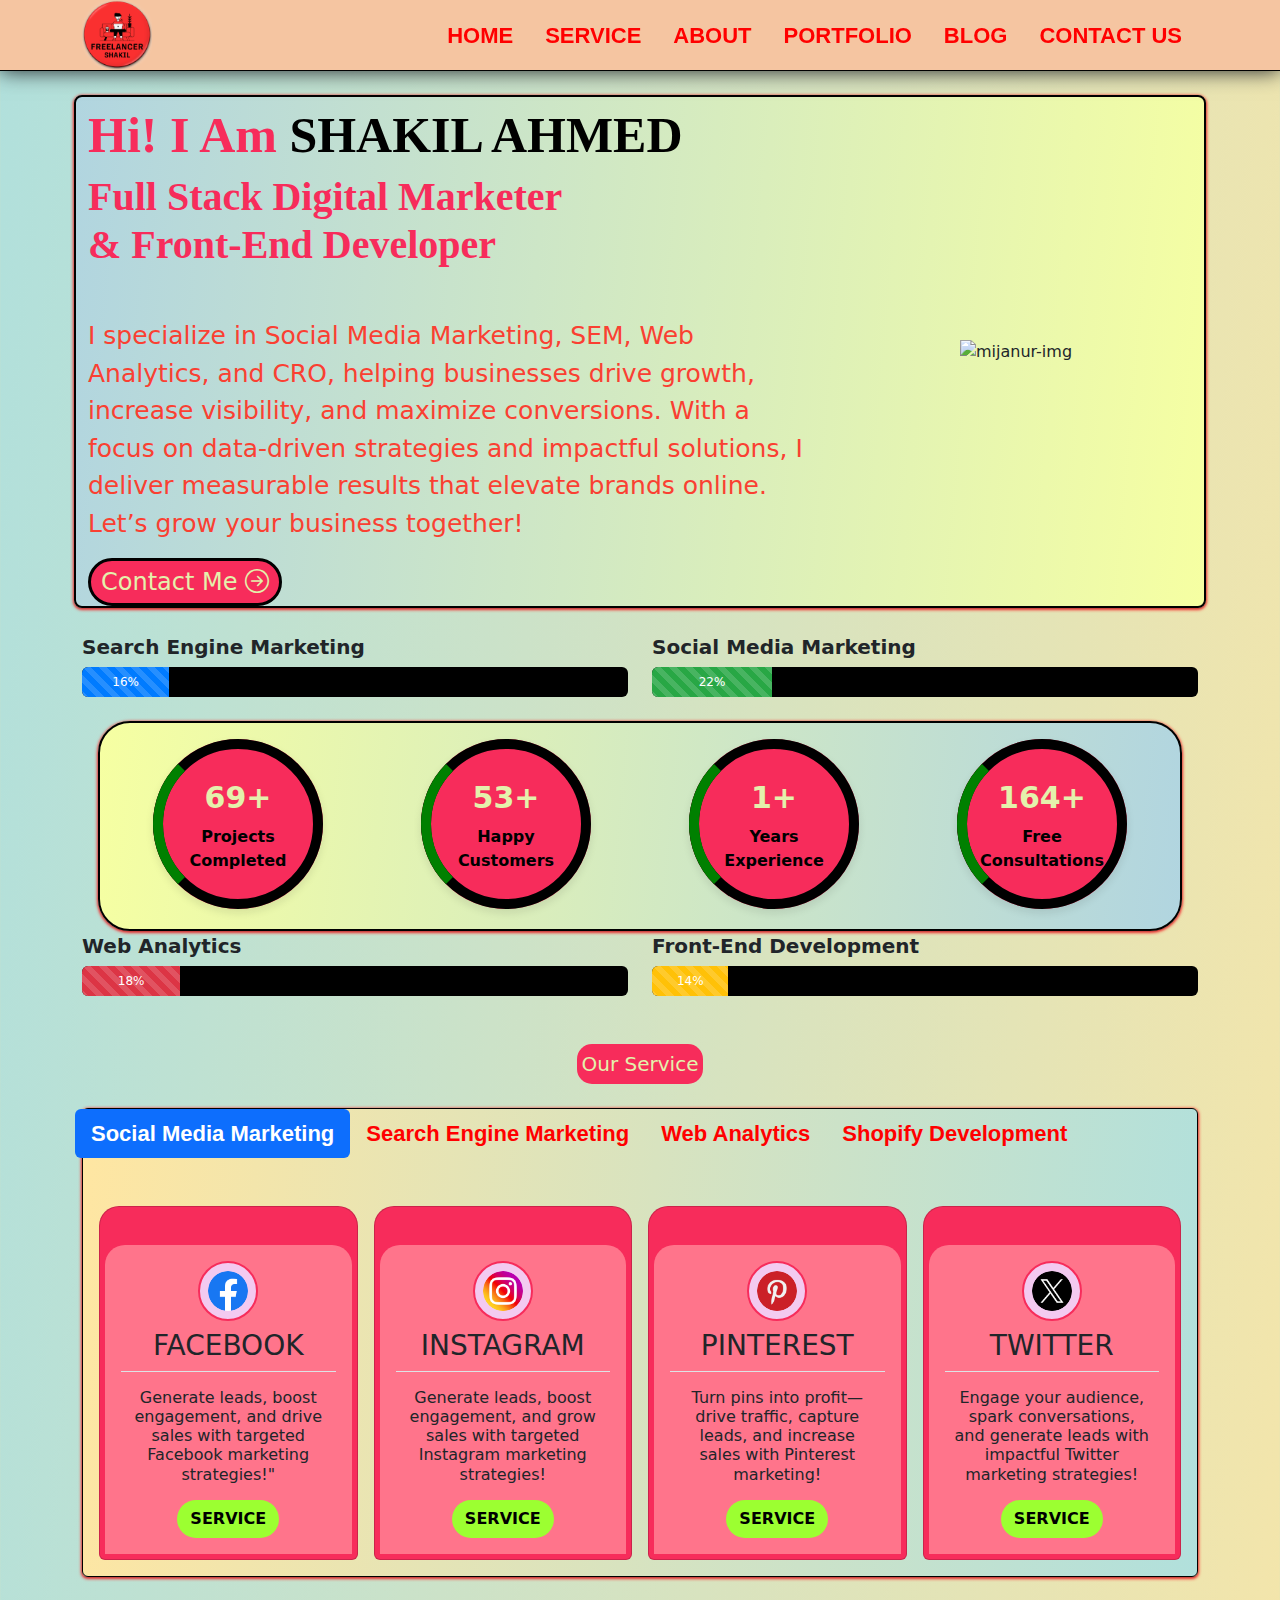
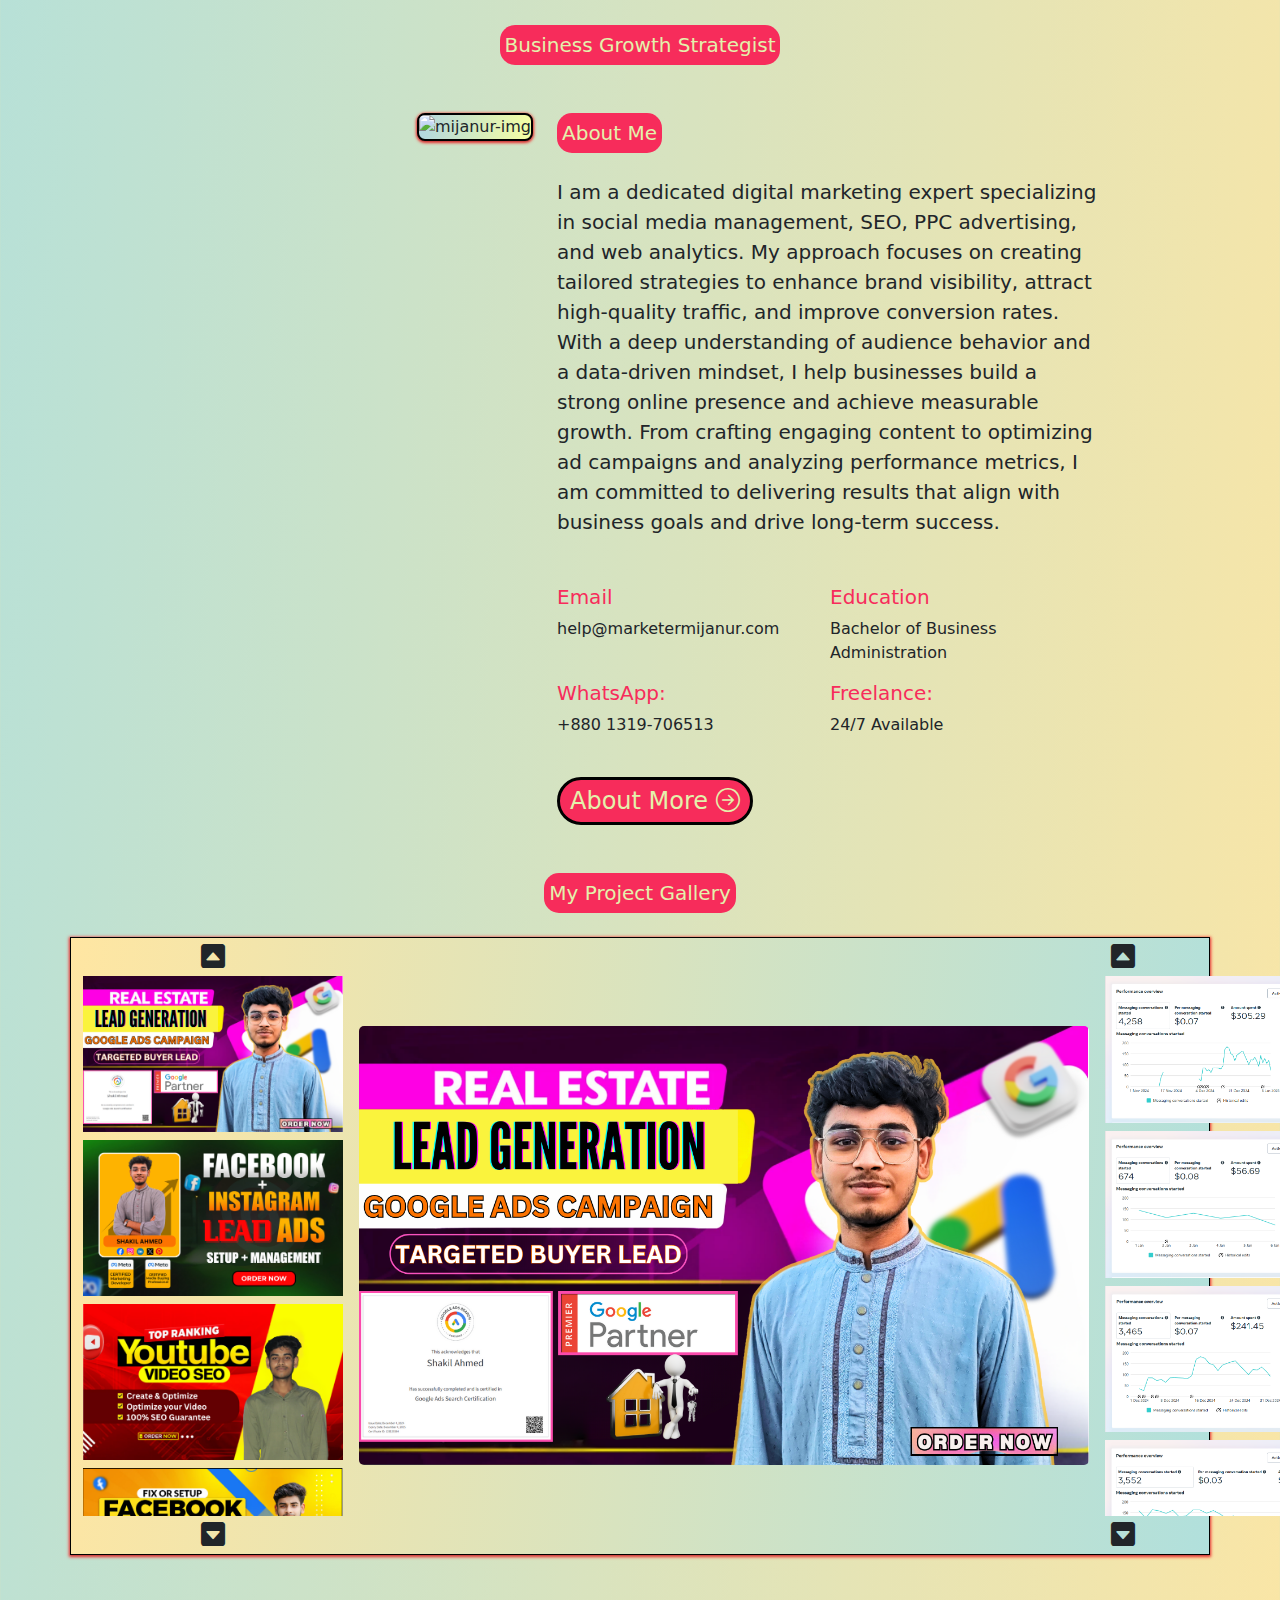
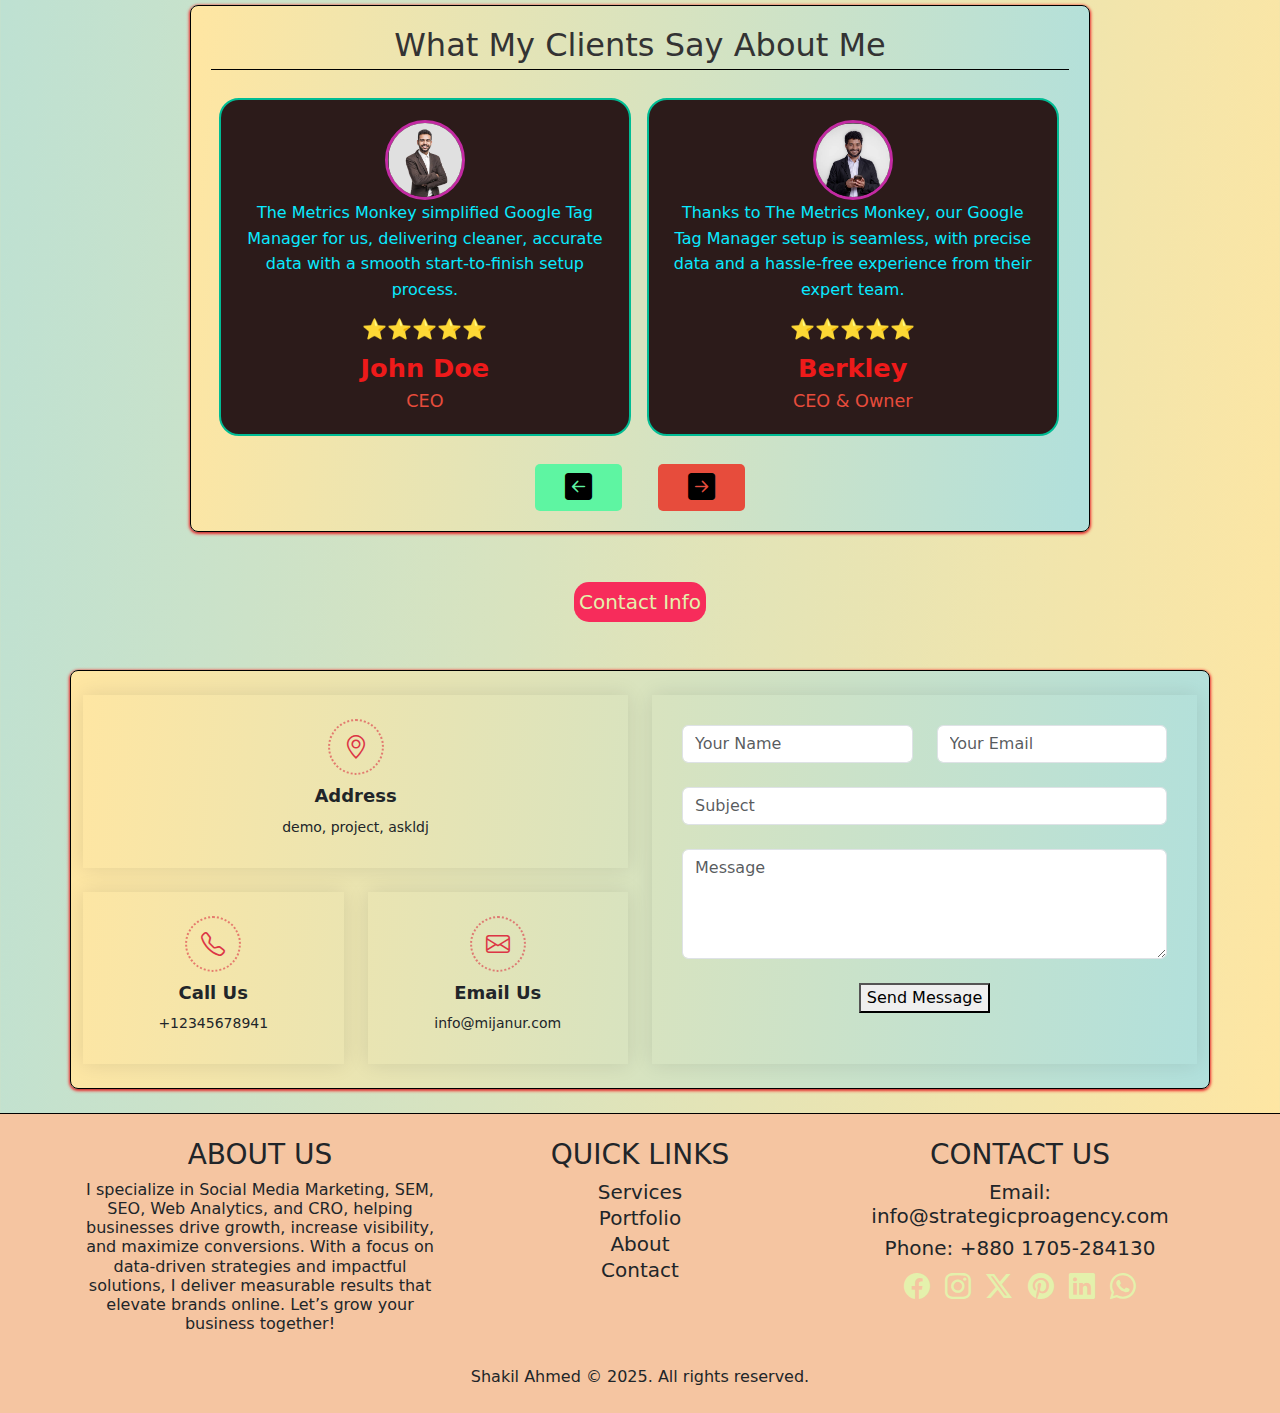
==== index.html @ eae4f0e0 "first commit" ====
<!DOCTYPE html>
<html lang="en">
<head>
    <meta charset="UTF-8">
    <meta name="viewport" content="width=device-width, initial-scale=1.0">
    <title>Shakil Ahmed</title>
    <link rel="stylesheet" href="css/style.css">
    <link rel="stylesheet" href="css/animate.css">
    <link rel="icon" type="image/x-icon" href="img/FREELANCER.png">
    <link href="https://cdn.jsdelivr.net/npm/bootstrap@5.3.3/dist/css/bootstrap.min.css" rel="stylesheet" integrity="sha384-QWTKZyjpPEjISv5WaRU9OFeRpok6YctnYmDr5pNlyT2bRjXh0JMhjY6hW+ALEwIH" crossorigin="anonymous">
    <script src="https://cdn.jsdelivr.net/npm/bootstrap@5.3.3/dist/js/bootstrap.bundle.min.js" integrity="sha384-YvpcrYf0tY3lHB60NNkmXc5s9fDVZLESaAA55NDzOxhy9GkcIdslK1eN7N6jIeHz" crossorigin="anonymous"></script>
</head>
<body style="background: linear-gradient(95deg, #b1e0dc 0%, #ffe6a2 100%)">
    <!-- header section  -->

    <nav class="navbar navbar-expand-lg sticky-top p-0 menu-button"  style="background-color: #f5c5a1;">
        <div class="container">
            <div class="col">
              <a href="index.html">
                <img src="img/FREELANCER.png" alt="logo" width="70px">
              </a>
            </div>
          <button class="navbar-toggler" type="button" data-bs-toggle="collapse" data-bs-target="#navbarSupportedContent" aria-controls="navbarSupportedContent" aria-expanded="false" aria-label="Toggle navigation">
            <span class="navbar-toggler-icon"></span>
          </button>
          <div class="collapse navbar-collapse justify-content-end" id="navbarSupportedContent">
            <ul class="nav">
              <li class="nav-item"><a class="nav-link" href="#service1">HOME</a></li>
              <li><a href="#service2" class="nav-link">SERVICE</a></li>
              <li><a href="#service3" class="nav-link">ABOUT</a></li>
              <li><a href="#service4" class="nav-link">PORTFOLIO</a></li>
              <li><a href="#service5" class="nav-link">BLOG</a></li>
              <li><a href="#service6" class="nav-link">CONTACT US</a></li>
            </ul>
          </div>
        </div>
      </nav>
      <!-- header section end  -->  
       
      <!-- 1sst view section  -->
    <section class="container-sm px-3 mt-4" id="service1">
        <div class="row d-flex align-items-center text-center text-sm-start rounded-3"style="background: linear-gradient(95deg,#b1d5e0  0%, #f6ffa2 100%); box-shadow: #3c40434d 0px 1px 2px 0px,#ff3030 0px 1px 3px 1px; border: 2px solid black;">
          <div class="col-sm-6 col-md-8 tilt-in-left-1">
            <h1 class="name-color mt-2 d-block d-sm-none">Hi! I Am <br> <span style="color: black;">SHAKIL AHMED</span></h1>
            <h1 class="name-color mt-2 d-none d-sm-block">Hi! I Am <span style="color: black;">SHAKIL AHMED</span></h1>
            <h1 class="name-color1">Full Stack Digital Marketer <br>& Front-End Developer </h1>
            <span id="element"></span>
            <p class="mt-sm-5 mt-3 font-description fw-medium" style="color: #FA4032;">I specialize in Social Media Marketing, SEM, Web Analytics, and CRO, helping businesses drive growth, increase visibility, and maximize conversions. With a focus on data-driven strategies and impactful solutions, I deliver measurable results that elevate brands online. Let’s grow your business together!</p>
            <a href="#" class="button-color btn rounded-5 " target="_blank">Contact Me <i class="bi bi-arrow-right-circle "></i></a>
          </div>
          <div class="col-6 col-md-4 image-content text-center slide-in-blurred-right">
            <img src="img/IMG_20241108_171100-removebg.png" alt="mijanur-img">
          </div>
      </div>
    </section>

       <!-- progress  section start  -->
    <section class="container">
      <div class="progress-container row mt-4">
              <div class="mb-2 col-sm-6">
                  <div class="skill-label">Search Engine Marketing</div>
                  <div class="progress">
                      <div class="progress-bar progress-bar-striped progress-bar-seo" 
                           role="progressbar" 
                           aria-valuemin="0" 
                           aria-valuemax="100" 
                           aria-valuenow="0" 
                           style="width: 0%;"></div>
                  </div>
              </div>
              <div class="mb-4 col-sm-6">
                  <div class="skill-label">Social Media Marketing</div>
                  <div class="progress">
                      <div class="progress-bar progress-bar-striped progress-bar-smm" 
                           role="progressbar" 
                           aria-valuemin="0" 
                           aria-valuemax="100" 
                           aria-valuenow="0" 
                           style="width: 0%;"></div>
                  </div>
              </div>
      </div>
      <div class="row mx-3 pt-3 rounded-5" style="background: linear-gradient(95deg,#f6ffa2  0%, #b1d5e0 100%); box-shadow: #3c40434d 0px 1px 2px 0px,#ff3030 0px 1px 3px 1px; border: 2px solid black;">
        <div class="progress-circle-container container gap-3 d-flex justify-content-around">
            <!-- Circle 1 -->
          <div class="progress-circle" data-percentage="200">
              <div class="circle-background"></div>
              <div class="circle-progress"></div>
              <div class="text">
                  <div class="percentage d-flex justify-content-center">0+</div>
                  <div class="label">Projects <br> Completed</div>
              </div>
          </div>
            <!-- Circle 2 -->
          <div class="progress-circle" data-percentage="150">
              <div class="circle-background"></div>
              <div class="circle-progress"></div>
              <div class="text">
                  <div class="percentage d-flex justify-content-center">0+</div>
                  <div class="label">Happy <br>Customers</div>
              </div>
          </div>
            <!-- Circle 1 -->
          <div class="progress-circle" data-percentage="4">
              <div class="circle-background"></div>
              <div class="circle-progress"></div>
              <div class="text">
                  <div class="percentage d-flex justify-content-center">0+</div>
                  <div class="label">Years <br> Experience</div>
              </div>
          </div>
            <!-- Circle 2 -->
          <div class="progress-circle" data-percentage="500">
              <div class="circle-background"></div>
              <div class="circle-progress"></div>
              <div class="text">
                  <div class="percentage d-flex justify-content-center">0+</div>
                  <div class="label">Free <br> Consultations</div>
              </div>
          </div>
        </div> 
    </div>

    <div class="progress-container row">
      <div class="mb-2 col-sm-6">
          <div class="skill-label">Web Analytics</div>
          <div class="progress">
              <div class="progress-bar progress-bar-striped progress-bar-wa" 
                   role="progressbar" 
                   aria-valuemin="0" 
                   aria-valuemax="100" 
                   aria-valuenow="0" 
                   style="width: 0%;">
              </div>
          </div>
      </div>
      <div class="mb-4 col-sm-6">
          <div class="skill-label">Front-End Development</div>
          <div class="progress">
              <div class="progress-bar progress-bar-striped progress-bar-sem" 
                   role="progressbar" 
                   aria-valuemin="0" 
                   aria-valuemax="100" 
                   aria-valuenow="0" 
                   style="width: 0%;">
              </div>
          </div>
      </div>
    </div>
    </section>

       <!-- service section start  -->
    <section class="container-sm mb-5">
        <div class="d-flex justify-content-center m-4" id="service2">
          <div class="d-flex justify-content-center service">Our Service</div>
        </div>
        <div class="card text-center card-main" style="background: linear-gradient(95deg,#ffe6a2  0%, #b1e0dc 100%); box-shadow: #3c40434d 0px 1px 2px 0px,#ff3030 0px 1px 3px 1px; border: 1px solid black;">
          <ul class="nav nav-pills card-header-pills">
            <li class="nav-item">
              <a class="nav-link nd-nav active" href="javascript:void(0)" id="social-media-marketing">Social Media Marketing</a>
            </li>
            <li class="nav-item">
              <a class="nav-link nd-nav" href="javascript:void(0)" id="search-engine-marketing">Search Engine Marketing</a>
            </li>
            <li class="nav-item">
              <a class="nav-link nd-nav" href="javascript:void(0)" id="web-analytics">Web Analytics</a>
            </li>
            <li class="nav-item">
              <a class="nav-link nd-nav" href="javascript:void(0)" id="frontend-development">Shopify Development</a>
            </li>
          </ul>


        <div class="d-flex row gap-3 justify-content-around text-center m-0 p-3 pt-sm-5" id="social-media-marketing-cards">
            <div class="card card-color col-sm">
                <div class="card-body">
                  <img class="rounded-circle p-2" src="img-4/facebook-logo.png" alt="" width="60px"> 
                  <h3 class="card-title border-bottom p-2">FACEBOOK</h3>
                  <p class="card-text h6 p-2">Generate leads, boost engagement, and drive sales with targeted Facebook marketing strategies!"</p>
                  <a href="#" class="button-color btn rounded-5" target="_blank">SERVICE</a>
                </div>
                
            </div>
            <div class="card card-color col-sm">
                <div class="card-body">
                  <img class="rounded-circle p-2" src="img-4/instagram.png" alt="" width="60px"> 
                  <h3 class="card-title border-bottom p-2">INSTAGRAM </h3>
                  <p class="card-text h6 p-2">Generate leads, boost engagement, and grow sales with targeted Instagram marketing strategies!</p>
                  <a href="#" class="button-color btn rounded-5" target="_blank">SERVICE</a>
                </div>
            </div>
            <div class="card card-color col-sm">
                <div class="card-body">
                  <img class="rounded-circle p-2" src="img-4/pinterest.png" alt="" width="60px"> 
                  <h3 class="card-title border-bottom p-2">PINTEREST</h3>
                  <p class="card-text h6 p-2">Turn pins into profit—drive traffic, capture leads, and increase sales with Pinterest marketing!</p>
                  <a href="#" class="button-color btn rounded-5" target="_blank">SERVICE</a>
                </div>
            </div>
            <div class="card card-color col-sm">
                <div class="card-body">
                  <img class="rounded-circle p-2" src="img-4/twitter.png" alt="" width="60px"> 
                  <h3 class="card-title border-bottom p-2">TWITTER</h3>
                  <p class="card-text h6 p-2">
                    Engage your audience, spark conversations, and generate leads with impactful Twitter marketing strategies!</p>
                  <a href="#" class="button-color btn rounded-5" target="_blank">SERVICE</a>
                </div>
            </div>
          </div>

          <!-- Search Engine Marketing  -->
        <div class="d-flex row gap-3 justify-content-around text-center m-0 p-3 pt-sm-5 d-none" id="search-engine-marketing-cards">
            <div class="card card-color col-sm">
                <div class="card-body">
                  <img class="rounded-circle p-2" src="img-4/social (1).png" alt="" width="60px"> 
                  <h3 class="card-title border-bottom p-2">GOOGLE</h3>
                  <p class="card-text h6 p-2">Reach your audience, drive leads, and boost sales with effective Google marketing strategies!</p>
                  <a href="#" class="button-color btn rounded-5" target="_blank">SERVICE</a>
                </div>
                
            </div>
            <div class="card card-color col-sm">
                <div class="card-body">
                  <img class="rounded-circle p-2" src="img-4/bing.png" width="60px"> 
                  <h3 class="card-title border-bottom p-2">BING</h3>
                  <p class="card-text h6 p-2">Maximize visibility, generate leads, and grow sales with smart Bing marketing strategies!</p>
                  <a href="#" class="button-color btn rounded-5" target="_blank">SERVICE</a>
                </div>
            </div>
          </div>

        <div class="d-flex row gap-3 justify-content-around text-center m-0 p-3 pt-sm-5 d-none" id="web-analytics-cards">
            <div class="card card-color col-sm">
                <div class="card-body">
                  <img class="rounded-circle p-2" src="img-4/conversion-optimization.png" alt="" width="60px"> 
                  <h3 class="card-title border-bottom p-2">CONVERSION TRACKING</h3>
                  <p class="card-text h6 p-2">Track and optimize your campaigns by measuring conversions, ensuring you get the most out of your marketing efforts and drive better results</p>
                  <a href="#" class="button-color btn rounded-5" target="_blank">SERVICE</a>
                </div>
                
            </div>
            <div class="card card-color col-sm">
                <div class="card-body">
                  <img class="rounded-circle p-2" src="img-4/ga4-logo.png" alt="" width="60px"> 
                  <h3 class="card-title border-bottom p-2">GOOGLE ANALYTICS 4 </h3>
                  <p class="card-text h6 p-2">Google Analytics 4 helps you track user interactions, measure conversions, and gain valuable insights into your website's performance to optimize your marketing strategies</p>
                  <a href="#" class="button-color btn rounded-5" target="_blank">SERVICE</a>
                </div>
            </div>
            <div class="card card-color col-sm">
                <div class="card-body">
                  <img class="rounded-circle p-2" src="img-4/image-13911e9d546447fbbc053c8f3d37620c.jpg" alt="" width="60px"> 
                  <h3 class="card-title border-bottom p-2">GOOGLE TAG MANAGER</h3>
                  <p class="card-text h6 p-2">I offer search engine marketing to drive targeted traffic, maximize ROI, and boost your online visibility with effective ad campaigns.</p>
                  <a href="#" class="button-color btn rounded-5" target="_blank">SERVICE</a>
                </div>
            </div>
            <div class="card card-color col-sm">
                <div class="card-body">
                  <img class="rounded-circle p-2" src="img-4/planning.png" alt="" width="60px"> 
                  <h3 class="card-title border-bottom p-2">AUDIT AND OPTIMIZATION</h3>
                  <p class="card-text h6 p-2">
                    Google Tag Manager simplifies the process of managing and deploying marketing tags, helping you track website events, conversions, and optimize your campaigns without needing code changes.</p>
                  <a href="#" class="button-color btn rounded-5" target="_blank">SERVICE</a>
                </div>
            </div>
          </div>
          <!-- shopify development  -->
        <div class="d-flex row gap-3 justify-content-around text-center m-0 p-3 pt-sm-5 d-none" id="frontend-development-cards">
            <div class="card card-color col-sm">
                <div class="card-body">
                  <img class="rounded-circle p-2" src="img-4/images.jpeg" alt="" width="60px"> 
                  <h3 class="card-title border-bottom p-2">Shopify Store Setup</h3>
                  <p class="card-text h6 p-2">Shopify Store Setup involves creating and customizing your online store, adding products, configuring payment options, and optimizing for a seamless shopping experience to boost sales and grow your business</p>
                  <a href="#" class="button-color btn rounded-5" target="_blank">SERVICE</a>
                </div>
                
            </div>
            <div class="card card-color col-sm">
                <div class="card-body">
                  <img class="rounded-circle p-2" src="img-4/images.jpeg" alt="" width="60px"> 
                  <h3 class="card-title border-bottom p-2">Shopify Dropshipping </h3>
                  <p class="card-text h6 p-2">Shopify Dropshipping allows you to start an online store without holding inventory. You sell products directly from suppliers to customers, minimizing risks and upfront costs while focusing on marketing and growth.</p>
                  <a href="#" class="button-color btn rounded-5" target="_blank">SERVICE</a>
                </div>
            </div>
            <div class="card card-color col-sm">
                <div class="card-body">
                  <img class="rounded-circle p-2" src="img-4/images.jpeg" alt="" width="60px"> 
                  <h3 class="card-title border-bottom p-2">App <br> Integration </h3>
                  <p class="card-text h6 p-2">App Integration involves connecting third-party applications with your website or store to enhance functionality, streamline operations, and improve customer experience by automating tasks and adding useful features.</p>
                  <a href="#" class="button-color btn rounded-5" target="_blank">SERVICE</a>
                </div>
            </div>
            <div class="card card-color col-sm">
                <div class="card-body">
                  <img class="rounded-circle p-2" src="img-4/images.jpeg" alt="" width="60px"> 
                  <h3 class="card-title border-bottom p-2">Responsive <br> Design</h3>
                  <p class="card-text h6 p-2">
                    Responsive Design ensures your website or store adapts seamlessly to any device, providing an optimal user experience across desktops, tablets, and smartphones, boosting engagement and conversions.</p>
                  <a href="#" class="button-color btn rounded-5" target="_blank">SERVICE</a>
                </div>
            </div>
          </div>



        </div>
    </section>

    <!-- Navbar with Services -->
  
  
      <!-- about section start  -->
    <section class="container-sm mb-5 ">
      <div class="d-flex justify-content-center mb-5" id="service3">
        <div class="d-flex justify-content-center service">Business Growth Strategist</div>
      </div>

      <div class="row d-flex text-center text-sm-start">
        <div class="col-6 col-md-5 image-content text-end">
          <img class="mijanur-img rounded-3 bg-primary-subtle" style="background: linear-gradient(95deg,#b1d5e0  0%, #f6ffa2 100%); box-shadow: #3c40434d 0px 1px 2px 0px,#ff3030 0px 1px 3px 1px; border: 2px solid black;" src="img/Font img.png" alt="mijanur-img" width="450px">
        </div>
        <div class="col-sm-6 col-md-6">
          <div class="d-flex justify-content-start mb-4 ">
            <div class="service d-none d-sm-block">About Me</div>
          </div>
          <h5 class="lh-base">
            I am a dedicated digital marketing expert specializing in social media management, SEO, PPC advertising, and web analytics. My approach focuses on creating tailored strategies to enhance brand visibility, attract high-quality traffic, and improve conversion rates. With a deep understanding of audience behavior and a data-driven mindset, I help businesses build a strong online presence and achieve measurable growth. From crafting engaging content to optimizing ad campaigns and analyzing performance metrics, I am committed to delivering results that align with business goals and drive long-term success.
          </h5>
          <div class="d-flex mt-5 ">
            <div class="col-6 ">
              <h5 style="color: #F72C5B;">Email</h3>
              <p class="fw-medium text-break">help@marketermijanur.com</p>
            </div>
            <div class="col-6">
              <h5 style="color: #F72C5B;">Education</h3>
                <p class="fw-medium ">Bachelor of Business Administration</p>
            </div>
          </div>
          <div class="d-flex">
            <div class="col-6">
              <h5 style="color: #F72C5B;">WhatsApp:</h3>
              <p class="fw-medium">+880 1319-706513</p>
            </div>
            <div class="col-6">
              <h5 style="color: #F72C5B;">Freelance:</h3>
                <p class="fw-medium">24/7 Available</p>
            </div>
          </div>
          
          <a href="#" class="button-color btn rounded-5 mt-4" target="_blank">About More <i class="bi bi-arrow-right-circle "></i></a>
        </div>
      </div>
    </section>
      <!-- service section end  -->
      <div class="d-flex justify-content-center" id="service4">
        <div class="d-flex justify-content-center service">My Project Gallery</div>
     </div>
    <!-- portfolio section start  -->
  <div class="container mt-4" style="background: linear-gradient(95deg,#ffe6a2  0%, #b1e0dc 100%); box-shadow: #3c40434d 0px 1px 2px 0px,#ff3030 0px 1px 3px 1px; border: 1px solid black;">    
      <div class="gallery-container">
          <!-- Left Gallery -->
          <div class="d-flex flex-column">
              <button class="arrow-btn bi bi-caret-up-square-fill text-dark" id="arrow-up"></button>
              <div class="left-gallery" id="left-gallery">
                  <img src="img-1/Stand up (1).png" alt="Image 1" data-full="img-1/Stand up (1).png">
                  <img src="img-1/Stand up (2).png" alt="Image 2" data-full="img-1/Stand up (2).png">
                  <img src="img-1/Stand up (3).png" alt="Image 3" data-full="img-1/Stand up (3).png">
                  <img src="img-1/Stand up (4).png" alt="Image 4" data-full="img-1/Stand up (4).png">
                  <img src="img-1/Stand up (5).png" alt="Image 5" data-full="img-1/Stand up (5).png">
                  <img src="img-1/Stand up (6).png" alt="Image 5" data-full="img-1/Stand up (6).png">
                  <img src="img-1/Stand up (7).png" alt="Image 5" data-full="img-1/Stand up (7).png">
              </div>
              <button class="arrow-btn bi bi-caret-down-square-fill text-dark" id="arrow-down"></button>
          </div>

          <!-- Right Gallery -->       
            <div class="right-gallery d-none d-sm-block">
              <img id="main-image" src="img-1/Stand up (1).png" alt="Main Display">
            </div>
          
          <div class="d-flex flex-column d-none d-sm-block">
              <button class="arrow-btn bi bi-caret-up-square-fill text-dark" id="arrow-up-right"></button>
              <div class="end-gallery" id="end-gallery">
                  <img src="img-3/Screenshot_1.png" alt="Image 1" data-full="img-3/Screenshot_1.png">
                  <img src="img-3/Screenshot_2.png" alt="Image 2" data-full="img-3/Screenshot_2.png">
                  <img src="img-3/Screenshot_3.png" alt="Image 3" data-full="img-3/Screenshot_3.png">
                  <img src="img-3/Screenshot_4.png" alt="Image 4" data-full="img-3/Screenshot_4.png">
                  <img src="img-3/Screenshot_5.png" alt="Image 5" data-full="img-3/Screenshot_5.png">
                  <img src="img-3/Screenshot_6.png" alt="Image 5" data-full="img-3/Screenshot_6.png">
                  <img src="img-3/Screenshot_7.png" alt="Image 5" data-full="img-3/Screenshot_7.png">
                  <img src="img-3/Screenshot_8.png" alt="Image 5" data-full="img-3/Screenshot_8.png">
                  <img src="img-3/Screenshot_9.png" alt="Image 5" data-full="img-3/Screenshot_9.png">
                  <img src="img-3/Screenshot_10.png" alt="Image 5" data-full="img-3/Screenshot_10.png">
              </div>
              <button class="arrow-btn bi bi-caret-down-square-fill text-dark" id="arrow-down-right"></button>
          </div>
      </div>
  </div>


    


  <section class="container-sm">
    <div class="testimonial-section">
      <h2>What My Clients Say About Me</h2>
      <div class="testimonial-slider">
        <div class="testimonial active">
          <img src="img-2/Screenshot_1.png" alt="" width="80px" class="rounded-circle">
          <p>The Metrics Monkey simplified Google Tag Manager for us, delivering cleaner, accurate data with a smooth start-to-finish setup process.</p>
          <h5>⭐⭐⭐⭐⭐</h5>
          <span class="author">John Doe</span><br>
          <span class="role">CEO</span>
        </div>
        <div class="testimonial active">
          <img src="img-2/Screenshot_2.png" alt="" width="80px" class="rounded-circle">
          <p>Thanks to The Metrics Monkey, our Google Tag Manager setup is seamless, with precise data and a hassle-free experience from their expert team.</p>
         <h5>⭐⭐⭐⭐⭐</h5>
          <span class="author">Berkley</span><br>
          <span class="role">CEO & Owner</span>
        </div>
        <div class="testimonial">
          <img src="img-2/Screenshot_3.png" alt="" width="80px" class="rounded-circle">
          <p>Cleaner data, effortless setup! The Metrics Monkey's expert team nailed our Google Tag Manager implementation from start to finish.</p>
         <h5>⭐⭐⭐⭐⭐</h5>
          <span class="author">Jane Smith</span><br>
          <span class="role">Marketing Manager</span>
        </div>
        <div class="testimonial">
          <img src="img-2/Screenshot_4.png" alt="" width="80px" class="rounded-circle">
          <p>The Metrics Monkey's expert handling of Google Tag Manager left us with accurate data and a smooth process from setup to completion</p>
         <h5>⭐⭐⭐⭐⭐</h5>
          <span class="author">Chris Brown</span><br>
          <span class="role">Business Owner</span>
        </div>
        <div class="testimonial">
          <img src="img-2/Screenshot_5.png" alt="" width="80px" class="rounded-circle">
          <p>From setup to execution, The Metrics Monkey delivered clean, precise data with their effortless Google Tag Manager expertise.</p>
         <h5>⭐⭐⭐⭐⭐</h5>
          <span class="author">Emily Davis</span><br>
          <span class="role">Director</span>
        </div>
        <div class="testimonial">
          <img src="img-2/Screenshot_60.png" alt="" width="80px" class="rounded-circle">
          <p>The Metrics Monkey's team made Google Tag Manager a breeze, providing a flawless setup process and accurate, cleaner data.</p>
         <h5>⭐⭐⭐⭐⭐</h5>
          <span class="author">Michael Lee</span><br>
          <span class="role">Founder</span>
        </div>
      </div>
      <div class="controls">
        <button id="prev"><i class="bi bi-arrow-left-square-fill"></i></button>
        <button id="next"><i class="bi bi-arrow-right-square-fill"></i></button>
      </div>
    </div>
  </section>
    <!-- client Testimonial section end  -->
    

    <section id="contact" class="contact section mb-4">
        <!-- Section Title -->
        <div class="d-flex justify-content-center mb-5" id="service6">
          <div class="d-flex justify-content-center service">Contact Info</div>
        </div><!-- End Section Title -->

        <div class="container-sm all-contact rounded-3 py-4" data-aos="fade-up" data-aos-delay="100" style="background: linear-gradient(95deg,#ffe6a2  0%, #b1e0dc 100%); box-shadow: #3c40434d 0px 1px 2px 0px,#ff3030 0px 1px 3px 1px; border: 1px solid black;">

          <div class="row gy-4">
            <div class="col-lg-6 ">
              <div class="row gy-4">

                <div class="col-lg-12">
                  <div class="info-item d-flex flex-column justify-content-center align-items-center" data-aos="fade-up" data-aos-delay="200">
                    <i class="bi bi-geo-alt"></i>
                    <h3>Address</h3>
                    <p>demo, project, askldj</p>
                  </div>
                </div><!-- End Info Item -->

                <div class="col-md-6">
                  <div class="info-item d-flex flex-column justify-content-center align-items-center" data-aos="fade-up" data-aos-delay="300">
                    <i class="bi bi-telephone"></i>
                    <h3>Call Us</h3>
                    <p>+12345678941</p>
                  </div>
                </div><!-- End Info Item -->

                <div class="col-md-6">
                  <div class="info-item d-flex flex-column justify-content-center align-items-center" data-aos="fade-up" data-aos-delay="400">
                    <i class="bi bi-envelope"></i>
                    <h3>Email Us</h3>
                    <p>info@mijanur.com</p>
                  </div>
                </div><!-- End Info Item -->

              </div>
            </div>

            <div class="col-lg-6">
              <form action="forms/contact.php" method="post" class="php-email-form" data-aos="fade-up" data-aos-delay="500">
                <div class="row gy-4">

                  <div class="col-md-6">
                    <input type="text" name="name" class="form-control" placeholder="Your Name" required="">
                  </div>

                  <div class="col-md-6 ">
                    <input type="email" class="form-control" name="email" placeholder="Your Email" required="">
                  </div>

                  <div class="col-md-12">
                    <input type="text" class="form-control" name="subject" placeholder="Subject" required="">
                  </div>

                  <div class="col-md-12">
                    <textarea class="form-control" name="message" rows="4" placeholder="Message" required=""></textarea>
                  </div>

                  <div class="col-md-12 text-center">
                    <button type="submit">Send Message</button>
                  </div>
                </div>
              </form>
            </div><!-- End Contact Form -->
          </div>
        </div>
    </section><!-- /Contact Section -->




  <footer class="py-4 p-5 text-center" style="background-color: #f5c5a1; border-top: 1px solid black;">
    <div class="container">
        <div class="row">
                <!-- About Section -->
          <div class="col-md-4 mb-3">
            <h5 class="text-uppercase h3">About Us</h5>
            <p class="h6">I specialize in Social Media Marketing, SEM, SEO, Web Analytics, and CRO, helping businesses drive growth, increase visibility, and maximize conversions. With a focus on data-driven strategies and impactful solutions, I deliver measurable results that elevate brands online. Let’s grow your business together!</p>
          </div>
                <!-- Quick Links -->
          <div class="col-md-4 mb-3">
            <h5 class="text-uppercase h3">Quick Links</h5>
              <ul class="list-unstyled footer">
                <li><a href="#services" class="text-decoration-none h5">Services</a></li>
                <li><a href="#portfolio" class="text-decoration-none h5">Portfolio</a></li>
                <li><a href="#about" class="text-decoration-none h5">About</a></li>
                <li><a href="#contact" class="text-decoration-none h5">Contact</a></li>
              </ul>
          </div>
                <!-- Contact Section -->
          <div class="col-md-4 mb-2">
            <h3 class="text-uppercase">Contact Us</h3>
            <h5>Email: info@strategicproagency.com</h5>
            <h5>Phone: +880 1705-284130</h5>
            <div class="">
              <a href="https://www.facebook.com" target="_blank" class="social-link facebook"><i class="bi bi-facebook"></i></a>
              <a href="https://www.instagram.com" target="_blank" class="social-link instagram"><i class="bi bi-instagram"></i></a>
              <a href="https://twitter.com" target="_blank" class="social-link twitter"><i class="bi bi-twitter-x"></i></a>
              <a href="https://pinterest.com" target="_blank" class="social-link pinterest"><i class="bi bi-pinterest"></i></a>
              <a href="https://www.linkedin.com" target="_blank" class="social-link linkedin"><i class="bi bi-linkedin"></i></a>
              <a href="https://wa.me/yournumber" target="_blank" class="social-link whatsapp"><i class="bi bi-whatsapp"></i></a>
            </div>
          </div>
        </div>
      <div class="text-center mt-2">
       <p class="mb-0">Shakil Ahmed © 2025. All rights reserved.</p>
      </div>
    </div>
  </footer>
          <!-- footer section end  -->






    <script src="https://cdn.jsdelivr.net/npm/typed.js@2.0.12"></script>
    <script src="https://code.jquery.com/jquery-3.7.1.min.js"></script>
    <script src="jquery/app.js"></script>
</body>
</html>
---- css/style.css ----
@import url("https://cdn.jsdelivr.net/npm/bootstrap-icons@1.11.3/font/bootstrap-icons.min.css");


.nav{
    margin: 0px;
    padding: 0px;
}
.navbar{
    border-bottom: 1px solid black;
    box-shadow: 0 0 20px;
}
.nav .nav-link{
    color: red;
    font-weight: bold;
    font-family: 'Gill Sans', 'Gill Sans MT', Calibri, 'Trebuchet MS', sans-serif;
    font-size: 22px;
}
.nav .nav-link:hover{
    color: #000000;
    font-weight: bold;
    font-family: 'Gill Sans', 'Gill Sans MT', Calibri, 'Trebuchet MS', sans-serif;
    font-size: 22px;
}
.card-main{
    background: linear-gradient(95deg,#ffe6a2  0%, #b1e0dc 100%);
}
.nd-nav{
    color: #264653;
    font-weight: bold;
}

/* end top section  */


/* 1st page view  */

.name-color{
    color: #F72C5B;
    font-size: 50px;
    font-weight: bold;
    font-family: Times;
}
.name-color1{
    color: #F72C5B;
    font-size: 40px;
    font-weight: bold;
    font-family: Times;
}
#element{
    color: #f55d76;
    font-size: 30px;
    font-weight: bold;
    font-family: Times;
}
.font-description{
    font-size: 25px;
}


@media (max-width: 768px) {
    .name-color {
      font-size: 40px;
    }

    .name-color1 {
      font-size: 30px;
    }

    #element {
      font-size: 22px;
    }
    .font-description{
        font-size: 17px;
    }
}

.progress {
    background-color: black !important; /* Change the background color to black */
    height: 30px !important; /* Optional: Adjust the height */
    /* width: 80% !important; Adjust the width */
}

.skill-label {
    margin-bottom: 5px;
    font-weight: bold;
    font-size: 20px;
}
/* Custom colors for progress bars */
.progress-bar.progress-bar-seo {
    background-color: #007bff; /* Blue */
}
.progress-bar.progress-bar-smm {
    background-color: #28a745; /* Green */
}
.progress-bar.progress-bar-sem {
    background-color: #ffc107; /* Yellow */
}
.progress-bar.progress-bar-wa {
    background-color: #dc3545; /* Red */
}



/* progress circle start  */
.progress-circle-container {
    display: flex;
    justify-content: space-around;
    align-items: center;
    flex-wrap: wrap;
    gap: 30px;
    margin: 20px 30px;

}
.progress-circle {
    position: relative;
    width: 160px;
    height: 160px;
    border-radius: 50%;
    background-color: #F72C5B;
    display: flex;
    justify-content: center;
    align-items: center;
    box-shadow: 0 4px 8px rgba(20, 17, 17, 0.1);
}
.progress-circle .percentage {
    font-weight: bold;
    color: #E4F1AC;
}
.progress-circle .label {
    font-weight: bold;
    text-align: center;
    margin-top: 5px;
    color: black;
}



.progress-circle .circle-background {
    position: absolute;
    top: 0;
    left: 0;
    width: 100%;
    height: 100%;
    border-radius: 50%;
    border: 10px solid black;
}
.progress-circle .circle-progress {
    position: absolute;
    top: 0;
    left: 0;
    width: 100%;
    height: 100%;
    border-radius: 50%;
    border: 10px solid transparent;
    border-top-color: green; 
    transform: rotate(-90deg);
    animation: progress-animation 3s linear forwards;
}
@keyframes progress-animation {
    from {
        transform: rotate(-90deg);
    }
    to {
        transform: rotate(calc(var(--percentage) * 3.6deg - 90deg));
    }
}

@media (max-width: 768px) {
    .progress-circle-container {
      margin: 10px 2px;
      gap: 0px;
    }
}



.card-color{
    background: #F72C5B !important;
    padding: 38px  5px 5px 5px !important;
    border-start-end-radius: 20px !important;
    border-start-start-radius: 20px !important;
}
.card-color:hover{
    background: #FF748B !important;
    padding: 5px  5px 38px 5px !important;
    border-start-end-radius: 5px !important;
    border-start-start-radius: 5px !important;
    border-end-end-radius: 20px !important;
    border-bottom-left-radius: 20px !important;
    transition: all 0.8s ease;
}

.card-body .rounded-circle{
    background-color: #f3caf0;
    border: 2px solid #F72C5B;
}

.card-body {
    background-color: #FF748B ;
    border-start-end-radius: 20px ;
    border-start-start-radius: 20px ;
}

.card-color:hover{
  .card-body {
    background-color: #F72C5B ;
    border-end-end-radius: 20px ;
    border-bottom-left-radius: 20px ;
    border-start-end-radius: 5px ;
    border-start-start-radius: 5px ;
    transition: all 0.6s ease; 
    color: #E4F1AC; 
} 
.card-body .rounded-circle{
    background-color: #cef00e;
    border: 2px solid #ffffff;
    transition: all 0.6s ease;
}

}


.card-body .button-color{
    background-color: #9cff31;
    color: black;
    font-weight: 600; 
}
.card-body .button-color:hover{
    background-color: #000000;
    color: rgb(255, 255, 255);
    font-weight: 600; 
    transition: all 0.6s ease;
}

.service{
    background-color: #F72C5B;
    color: #E4F1AC;
    padding: 5px;
    font-size: 20px;
    border-radius: 15px;
}

.col-sm-6 .button-color{
    background-color: #F72C5B;
    color: #E4F1AC;
    font-size: 24px;
    padding: 3px 10px;
    border: 3px solid #000000;
}
.col-sm-6 .button-color:hover{
    background-color: #000000;
    color: #ff2240;
    font-size: 24px;
    padding: 3px 10px;
    border: 3px solid #ff2240;
    .bi-arrow-right-circle{
        margin-left: 18px;
        transition: all 0.6s ease-in-out;
    }
}



.gallery-container {
    display: flex;
    align-items: center;
    gap: 1rem;
}

.left-gallery {
    display: flex;
    flex-direction: column;
    gap: 0.5rem;
    max-height: 580px;
    overflow: hidden;
    width: 300px;
}

.left-gallery img {
    width: 100%;
    height: auto;
    object-fit: cover;
    cursor: pointer;
    transition: all 0.6s ease-in-out
}

.left-gallery img:hover {
    transform: scale(1.05);
}

.right-gallery img {
    width: 970px;
    object-fit: cover;
    border-radius: 5px;
}

.arrow-btn {
    background-color: transparent;
    border: none;
    font-size: 1.5rem;
    cursor: pointer;
    outline: none;
    transition: transform 0.3s;
}
.arrow-btn:hover {
    transform: scale(1.1);
}

@media (max-width: 768px) {
    .gallery-container {
      display: flex;
      justify-content: center;
    }
}



 /* ...........................contentoption 
 ............................................*/

.contact .info-item {
    box-shadow: 0px 0px 20px rgba(0, 0, 0, 0.1);
    padding: 24px 0 30px 0;
  }
  
.contact .info-item i {
    font-size: 20px;
    color: #dc3545;
    width: 56px;
    height: 56px;
    font-size: 24px;
    display: flex;
    justify-content: center;
    align-items: center;
    border-radius: 4px;
    transition: all 0.3s ease-in-out;
    border-radius: 50%;
    border: 2px dotted color-mix(in srgb, #dc3545, transparent 40%);
}
  
.contact .info-item h3 {
    font-size: 20px;
    font-size: 18px;
    font-weight: 700;
    margin: 10px 0;
}
  
.contact .info-item p {
    padding: 0;
    margin-bottom: 0;
    font-size: 14px;
}
  
.contact .php-email-form {
    box-shadow: 0px 0px 20px rgba(0, 0, 0, 0.1);
    height: 100%;
    padding: 30px;
}
  
@media (max-width: 575px) {
    .contact .php-email-form {
      padding: 20px;
    }
}


.testimonial-section {
    max-width: 900px;
    margin: 50px auto;
    text-align: center;
    padding: 20px;
    background: linear-gradient(95deg,#ffe6a2  0%, #b1e0dc 100%) !important;
    border-radius: 8px;
    box-shadow: #3c40434d 0px 1px 2px 0px,
    #ff3030 0px 1px 3px 1px !important;
    border: 1px solid black;
  }

  .testimonial-section h2 {
    font-size: 2rem;
    color: #333;
    margin-bottom: 20px;
    padding-bottom: 5px;
    border-bottom: 1px solid black;
  }

  .testimonial-slider {
    position: relative;
    display: flex;
    overflow: hidden;
  }

  .testimonial-slider .testimonial {
    flex: 0 0 50%;
    padding: 20px;
    box-sizing: border-box;
    display: none;
  }

  .testimonial-slider .testimonial.active {
    display: block;
  }

  .testimonial{
    background-color: #2c1b1a !important;
  }

  .testimonial p {
    font-size: 1rem;
    color: #666;
    line-height: 1.6;
    margin-bottom: 15px;
  }

  .testimonial .author {
    font-weight: bold;
    color: #ee1a1a !important;
  }

  .testimonial .role {
    color: #e74c3c;
    font-size: 0.9rem;
  }

  .navigation {
    margin-top: 20px;
  }

  .navigation span {
    width: 10px;
    height: 10px;
    display: inline-block;
    background: #ddd;
    border-radius: 50%;
    margin: 0 5px;
    cursor: pointer;
  }

  .navigation span.active {
    background: #e74c3c;
  }

  .controls {
    margin-top: 20px;
  }

  .controls button {
    padding: 10px 20px;
    font-size: 1rem;
    background: #e74c3c;
    color: #fff;
    border: none;
    border-radius: 5px;
    cursor: pointer;
    margin: 0 10px;
  }

  .controls button:disabled {
    background: #ccc;
    cursor: not-allowed;
}

@media (max-width: 575px) {
    .testimonial-slider .testimonial {
        flex: 0 0 100%;
    }
}


.gallery-container {
    display: flex;
    align-items: center;
    gap: 1rem;
  }
  
  .left-gallery {
    display: flex;
    flex-direction: column;
    gap: 0.5rem;
    max-height: 540px;
    overflow: hidden;
    width: 260px;
  }
  
  .left-gallery img {
    width: 100%;
    height: auto;
    object-fit: cover;
    cursor: pointer;
    transition: all 0.6s ease-in-out
  }
  
  .left-gallery img:hover {
    transform: scale(1.05);
  }
  .end-gallery {
    display: flex;
    flex-direction: column;
    gap: 0.5rem;
    max-height: 540px;
    overflow: hidden;
    width: 260px;
  }
  
  .end-gallery img {
    width: 100%;
    height: auto;
    object-fit: cover;
    cursor: pointer;
    transition: all 0.6s ease-in-out
  }
  
  .end-gallery img:hover {
    transform: scale(1.05);
  }
  
  .right-gallery img {
    width: 730px;
    object-fit: cover;
    border-radius: 5px;
  }
  
  .arrow-btn {
    background-color: transparent;
    border: none;
    font-size: 1.5rem;
    cursor: pointer;
    outline: none;
    transition: transform 0.3s;
  }
  .arrow-btn:hover {
    transform: scale(1.1);
  }
  
  @media (max-width: 768px) {
    .gallery-container {
      display: flex;
      justify-content: center;
    }
  } 
  /* gallery end */

  .testimonial-section {
  max-width: 900px;
  margin: 50px auto;
  text-align: center;
  padding: 20px;
  background: #2a3d40;
  border-radius: 8px;
  box-shadow: 0 4px 18px #58fff4;
}

.testimonial-section h2 {
  font-size: 2rem;
  color: #333;
  margin-bottom: 20px;
}

.testimonial-slider {
  position: relative;
  display: flex;
  overflow: hidden;
}

.testimonial-slider .testimonial {
  flex: 0 0 48%;
  padding: 20px;
  box-sizing: border-box;
  display: none;
  border: 2px solid #00bc94;
  margin: 8px;
  border-radius: 20px;
  background-color: #000000;
}

.testimonial-slider .testimonial.active {
  display: block;
}

.testimonial p {
  font-size: 1rem;
  color: #09eaff;
  line-height: 1.6;
  margin-bottom: 15px;
}

.testimonial .author {
  font-weight: bold;
  color: #ffffff;
  font-size: 1.6rem;
}

.testimonial .role {
  color: #e74c3c;
  font-size: 1.1rem;
}
.testimonial img {
  border: 3px solid #c32aa3;
}

.navigation {
  margin-top: 20px;
}

.navigation span {
  width: 10px;
  height: 10px;
  display: inline-block;
  background: #ddd;
  border-radius: 50%;
  margin: 0 5px;
  cursor: pointer;
}

.navigation span.active {
  background: #e74c3c;
}

.controls {
  margin-top: 20px;
}

.controls button {
  padding: 3px 30px;
  font-size: 1.7rem;
  background: #e74c3c;
  color: #000000;
  border: none;
  border-radius: 5px;
  cursor: pointer;
  margin: 0 15px;
}

.controls button:disabled {
  background: #5ef5a2;
  cursor: not-allowed;
}

@media (max-width: 575px) {
  .testimonial-slider .testimonial {
      flex: 0 0 93%;
  }
}





.social-link {
    color: #E4F1AC;
    text-align: center;
    padding: 5px;
    text-decoration: none;
    font-size: 26px;
  }
  
  .social-link.facebook:hover {
    color: #1d59da;
  }
  .social-link.twitter:hover {
    color: #000000;
  }
  .social-link.linkedin:hover {
    color: #0a66c2;
  }
  .social-link.instagram:hover {
    color: #c32aa3;
  }
  .social-link.whatsapp:hover {
    color: #25d366;
  }
  .social-link.pinterest:hover {
    color: #ee4056;
  }
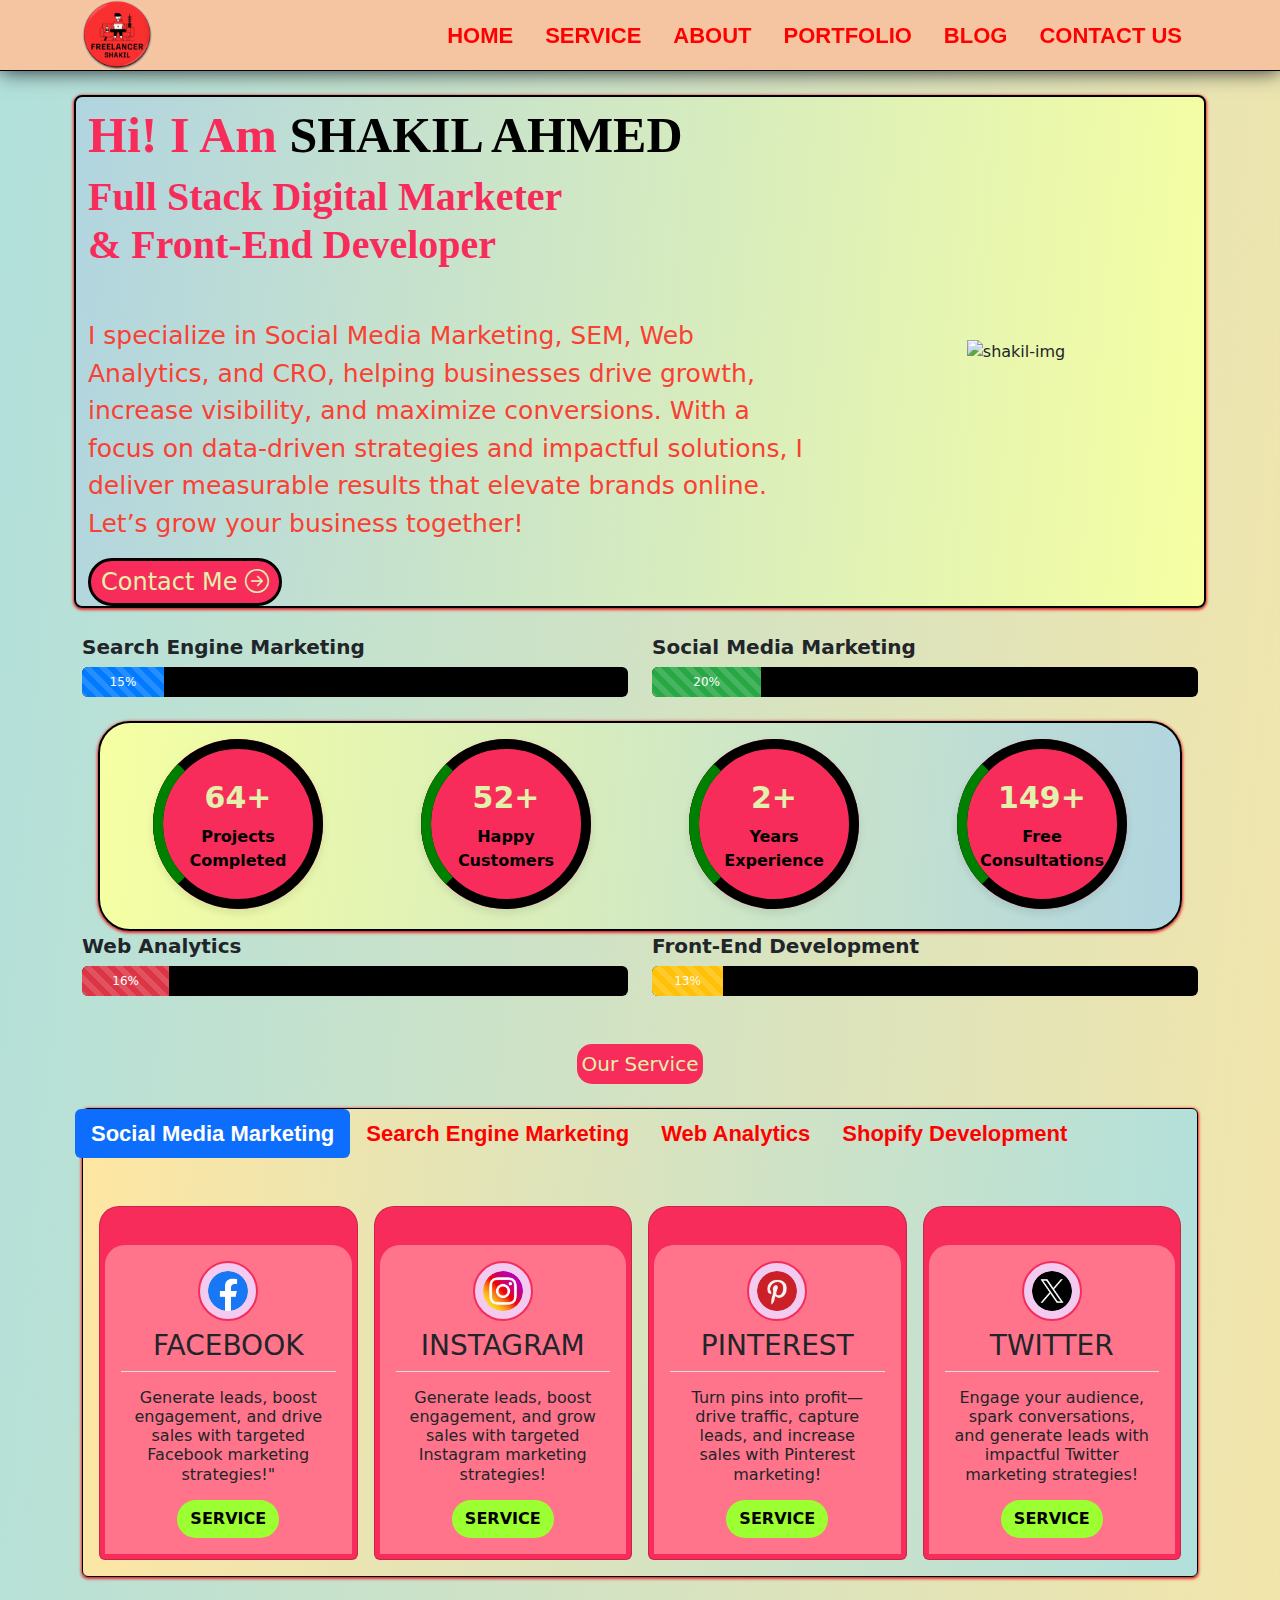
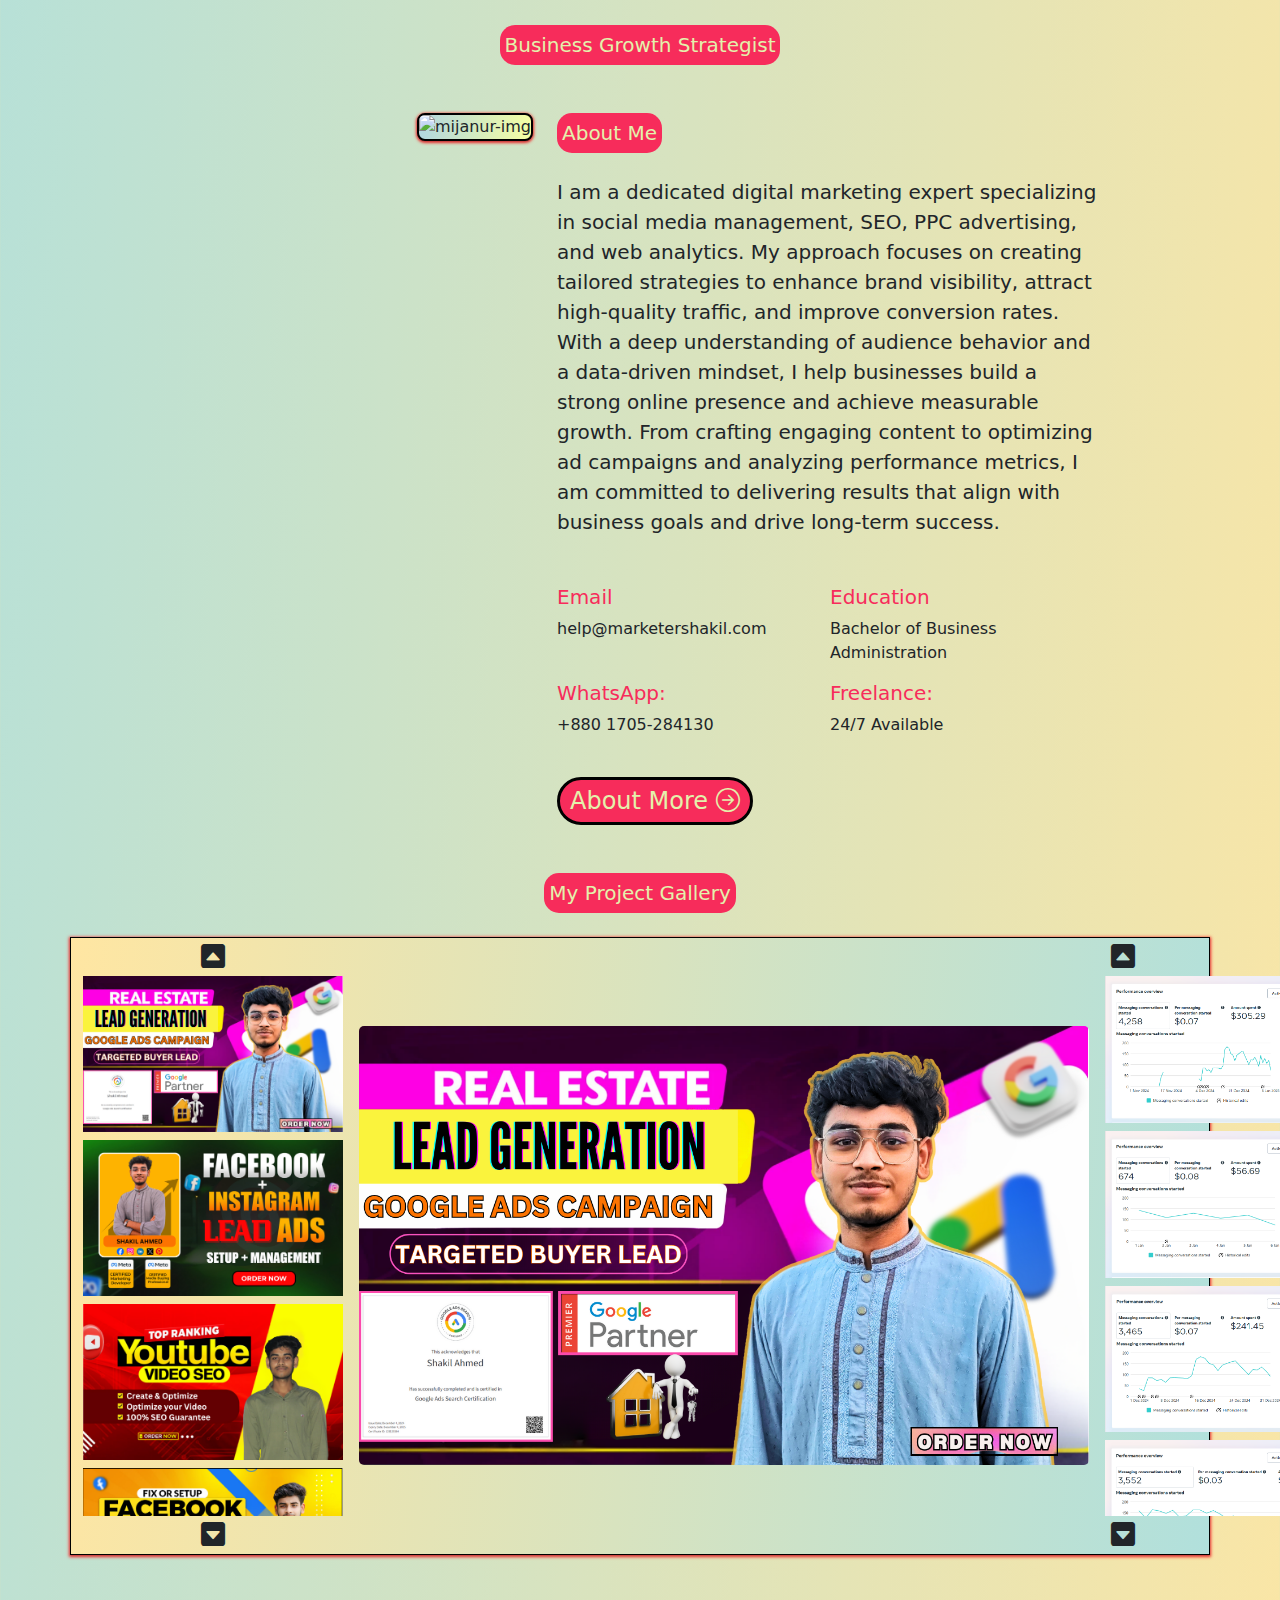
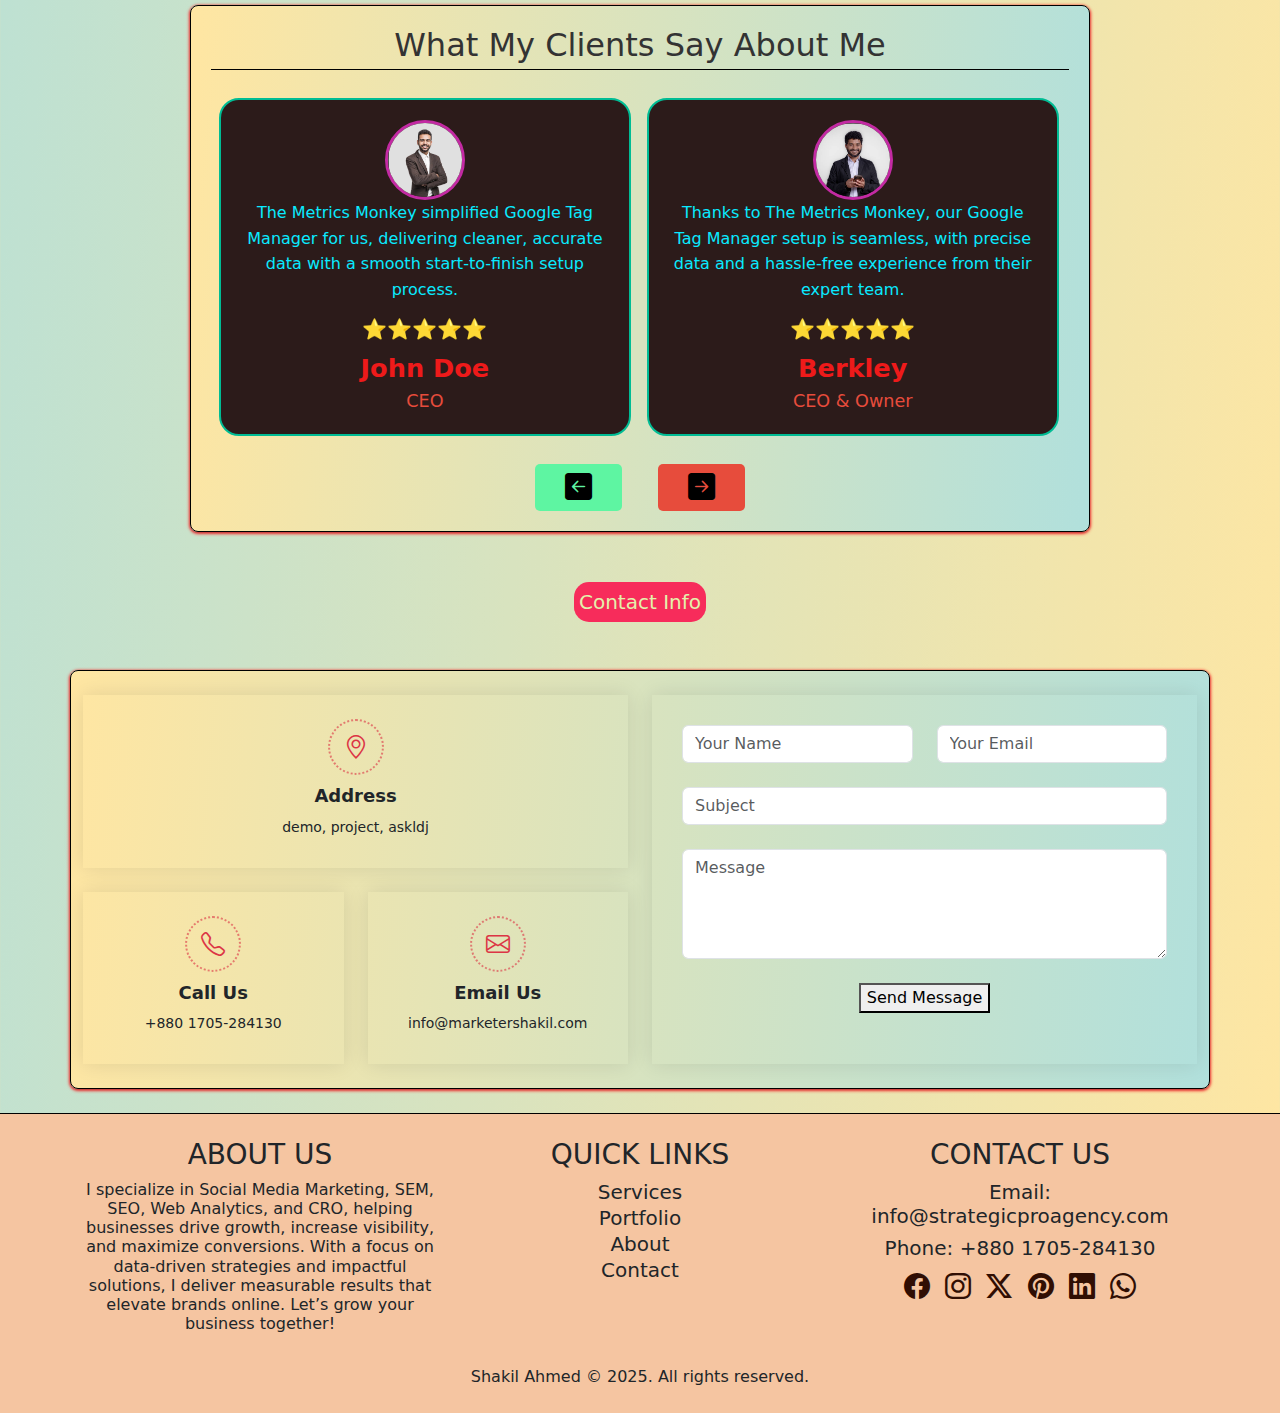
==== commit 1a2d6ee5: "shakil" ====
--- a/index.html
+++ b/index.html
@@ -47,10 +47,10 @@
             <h1 class="name-color1">Full Stack Digital Marketer <br>& Front-End Developer </h1>
             <span id="element"></span>
             <p class="mt-sm-5 mt-3 font-description fw-medium" style="color: #FA4032;">I specialize in Social Media Marketing, SEM, Web Analytics, and CRO, helping businesses drive growth, increase visibility, and maximize conversions. With a focus on data-driven strategies and impactful solutions, I deliver measurable results that elevate brands online. Let’s grow your business together!</p>
-            <a href="#" class="button-color btn rounded-5 " target="_blank">Contact Me <i class="bi bi-arrow-right-circle "></i></a>
+            <a href="https://www.facebook.com/strategydevelopment.expert" class="button-color btn rounded-5 " target="_blank">Contact Me <i class="bi bi-arrow-right-circle "></i></a>
           </div>
           <div class="col-6 col-md-4 image-content text-center slide-in-blurred-right">
-            <img src="img/IMG_20241108_171100-removebg.png" alt="mijanur-img">
+            <img src="img/IMG_20241108_171100-removebg.png" alt="shakil-img">
           </div>
       </div>
     </section>
@@ -332,7 +332,7 @@
           <div class="d-flex mt-5 ">
             <div class="col-6 ">
               <h5 style="color: #F72C5B;">Email</h3>
-              <p class="fw-medium text-break">help@marketermijanur.com</p>
+              <p class="fw-medium text-break">help@marketershakil.com</p>
             </div>
             <div class="col-6">
               <h5 style="color: #F72C5B;">Education</h3>
@@ -342,7 +342,7 @@
           <div class="d-flex">
             <div class="col-6">
               <h5 style="color: #F72C5B;">WhatsApp:</h3>
-              <p class="fw-medium">+880 1319-706513</p>
+              <p class="fw-medium">+880 1705-284130</p>
             </div>
             <div class="col-6">
               <h5 style="color: #F72C5B;">Freelance:</h3>
@@ -484,7 +484,7 @@
                   <div class="info-item d-flex flex-column justify-content-center align-items-center" data-aos="fade-up" data-aos-delay="300">
                     <i class="bi bi-telephone"></i>
                     <h3>Call Us</h3>
-                    <p>+12345678941</p>
+                    <p>+880 1705-284130</p>
                   </div>
                 </div><!-- End Info Item -->
 
@@ -492,7 +492,7 @@
                   <div class="info-item d-flex flex-column justify-content-center align-items-center" data-aos="fade-up" data-aos-delay="400">
                     <i class="bi bi-envelope"></i>
                     <h3>Email Us</h3>
-                    <p>info@mijanur.com</p>
+                    <p>info@marketershakil.com</p>
                   </div>
                 </div><!-- End Info Item -->
 
@@ -556,12 +556,12 @@
             <h5>Email: info@strategicproagency.com</h5>
             <h5>Phone: +880 1705-284130</h5>
             <div class="">
-              <a href="https://www.facebook.com" target="_blank" class="social-link facebook"><i class="bi bi-facebook"></i></a>
-              <a href="https://www.instagram.com" target="_blank" class="social-link instagram"><i class="bi bi-instagram"></i></a>
-              <a href="https://twitter.com" target="_blank" class="social-link twitter"><i class="bi bi-twitter-x"></i></a>
-              <a href="https://pinterest.com" target="_blank" class="social-link pinterest"><i class="bi bi-pinterest"></i></a>
-              <a href="https://www.linkedin.com" target="_blank" class="social-link linkedin"><i class="bi bi-linkedin"></i></a>
-              <a href="https://wa.me/yournumber" target="_blank" class="social-link whatsapp"><i class="bi bi-whatsapp"></i></a>
+              <a href="https://www.facebook.com/strategydevelopment.expert" target="_blank" class="social-link facebook"><i class="bi bi-facebook"></i></a>
+              <a href="https://www.instagram.com/marketershakil7/" target="_blank" class="social-link instagram"><i class="bi bi-instagram"></i></a>
+              <a href="https://x.com/ShakilAhme72951" target="_blank" class="social-link twitter"><i class="bi bi-twitter-x"></i></a>
+              <a href="https://www.pinterest.com/marketershakil7/" target="_blank" class="social-link pinterest"><i class="bi bi-pinterest"></i></a>
+              <a href="https://www.linkedin.com/in/shaku-ahmed/" target="_blank" class="social-link linkedin"><i class="bi bi-linkedin"></i></a>
+              <a href="https://wa.me/+8801705284130" target="_blank" class="social-link whatsapp"><i class="bi bi-whatsapp"></i></a>
             </div>
           </div>
         </div>
--- a/css/style.css
+++ b/css/style.css
@@ -647,7 +647,7 @@
 
 
 .social-link {
-    color: #E4F1AC;
+    color: #300e03;
     text-align: center;
     padding: 5px;
     text-decoration: none;
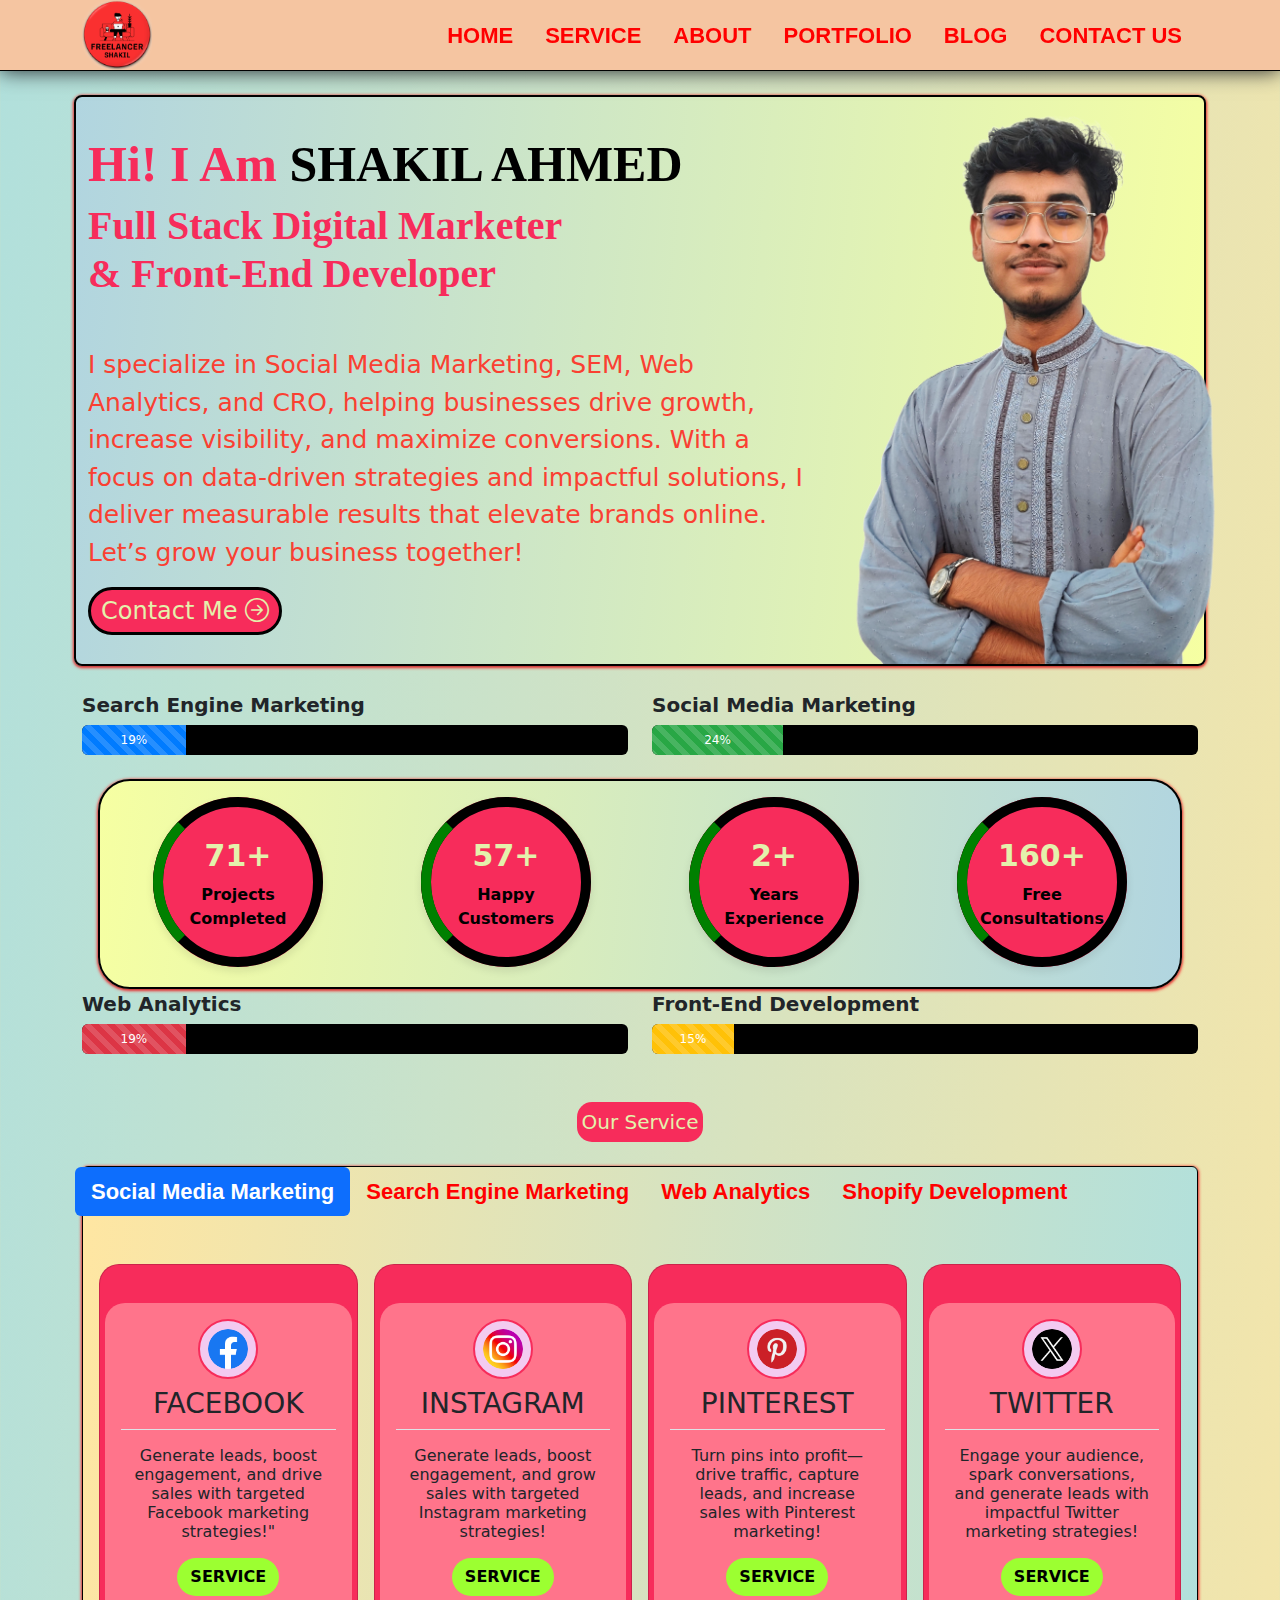
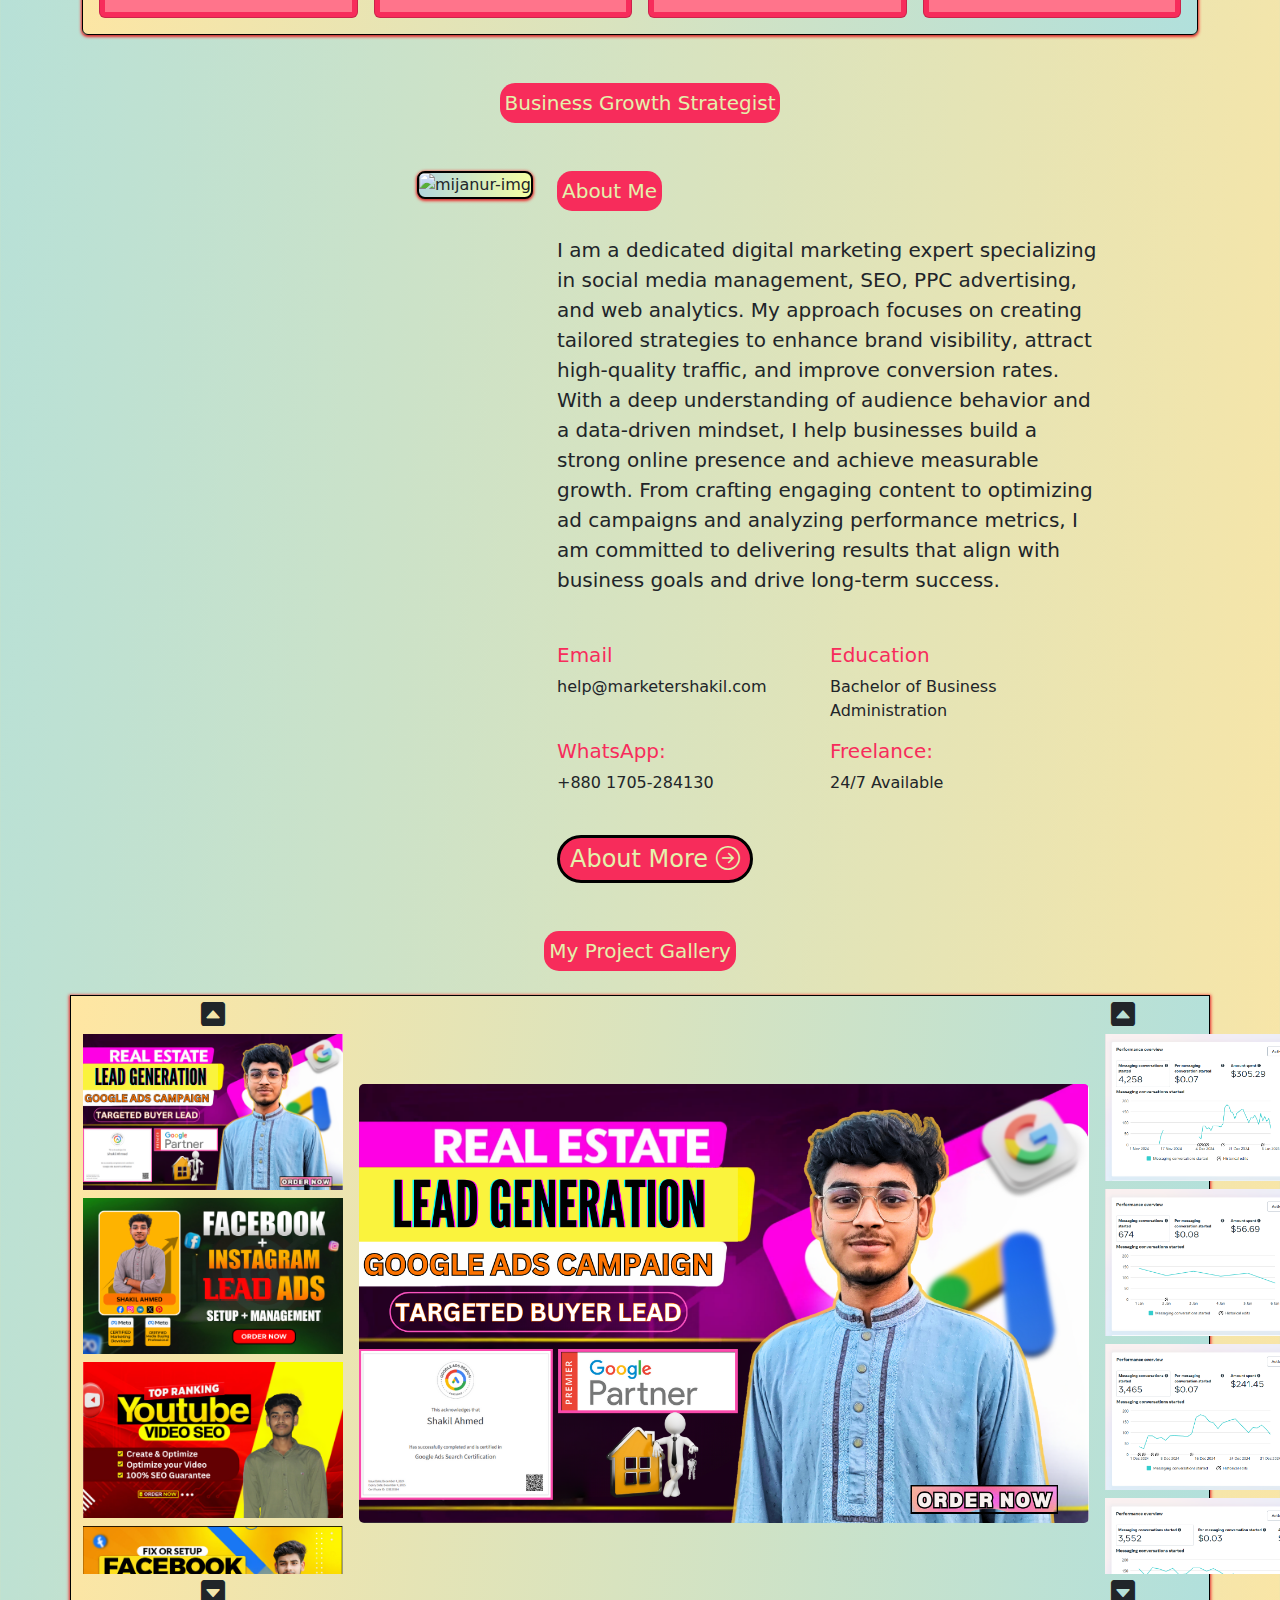
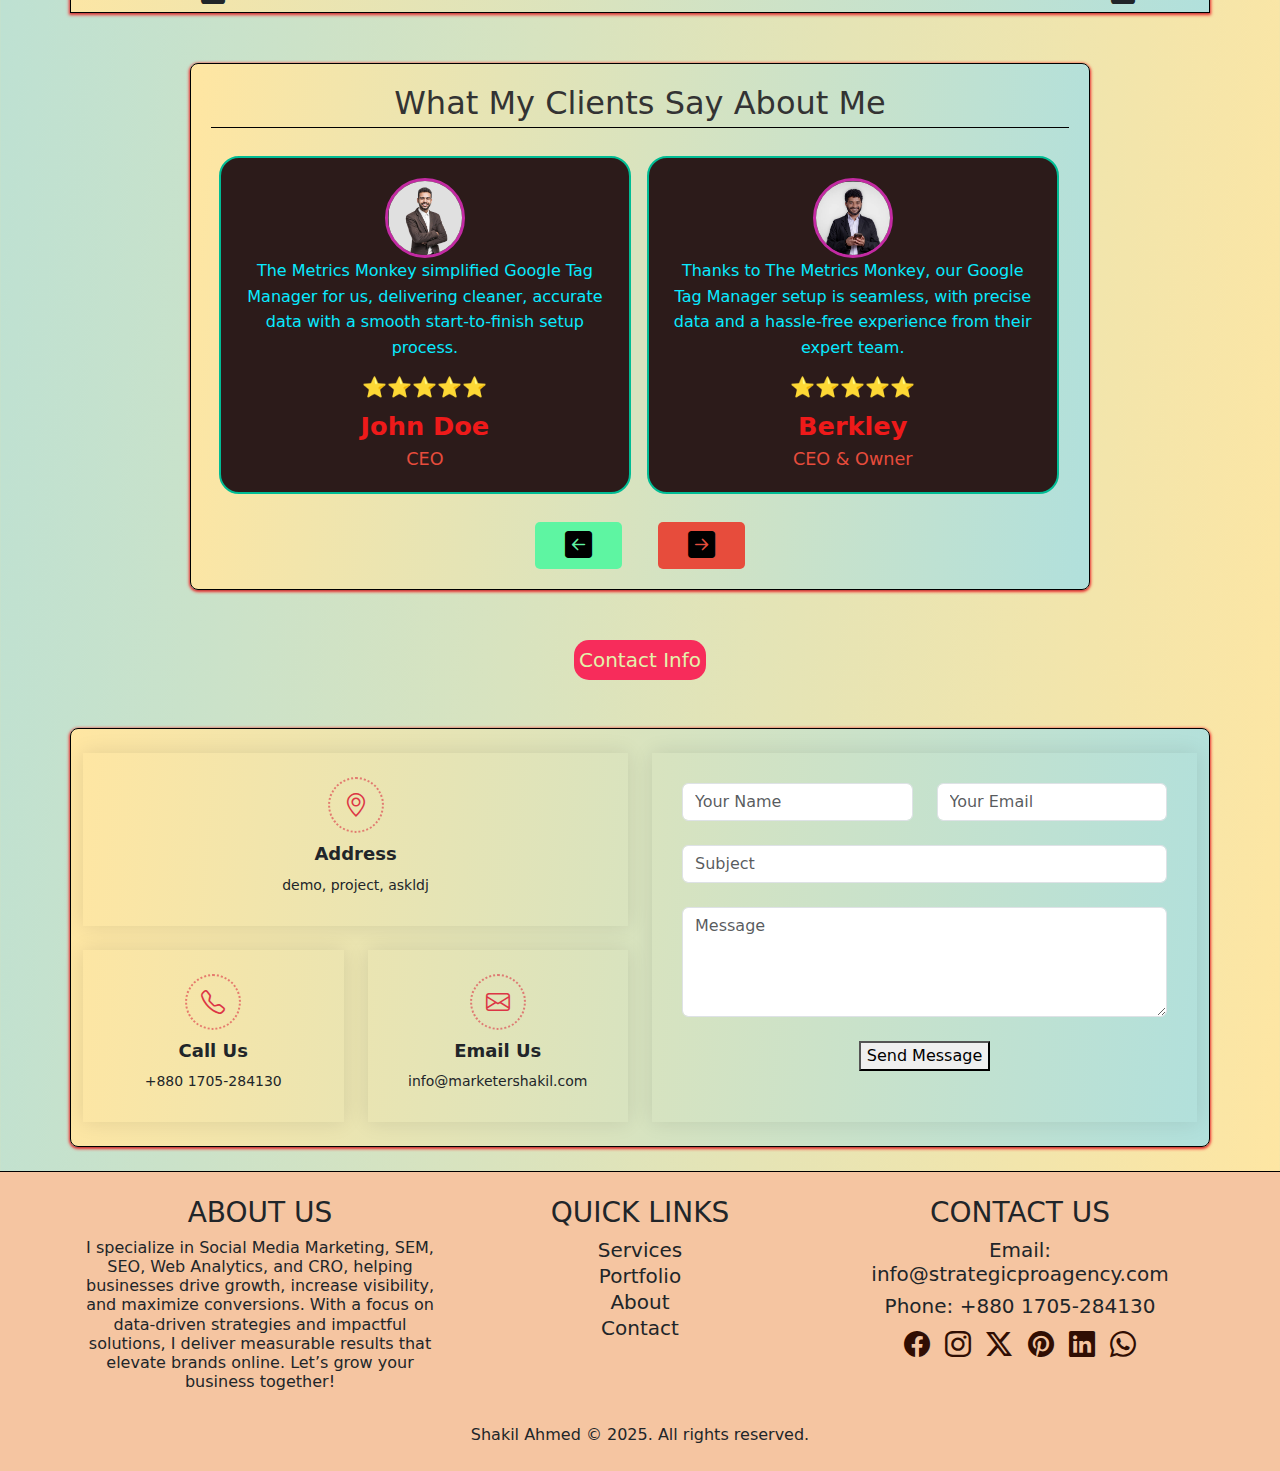
==== commit ecc6b313: "shakil" ====
--- a/index.html
+++ b/index.html
@@ -50,7 +50,7 @@
             <a href="https://www.facebook.com/strategydevelopment.expert" class="button-color btn rounded-5 " target="_blank">Contact Me <i class="bi bi-arrow-right-circle "></i></a>
           </div>
           <div class="col-6 col-md-4 image-content text-center slide-in-blurred-right">
-            <img src="img/IMG_20241108_171100-removebg.png" alt="shakil-img">
+            <img src="img/IMG_20241108_171100-removebg1.png" alt="shakil-img">
           </div>
       </div>
     </section>
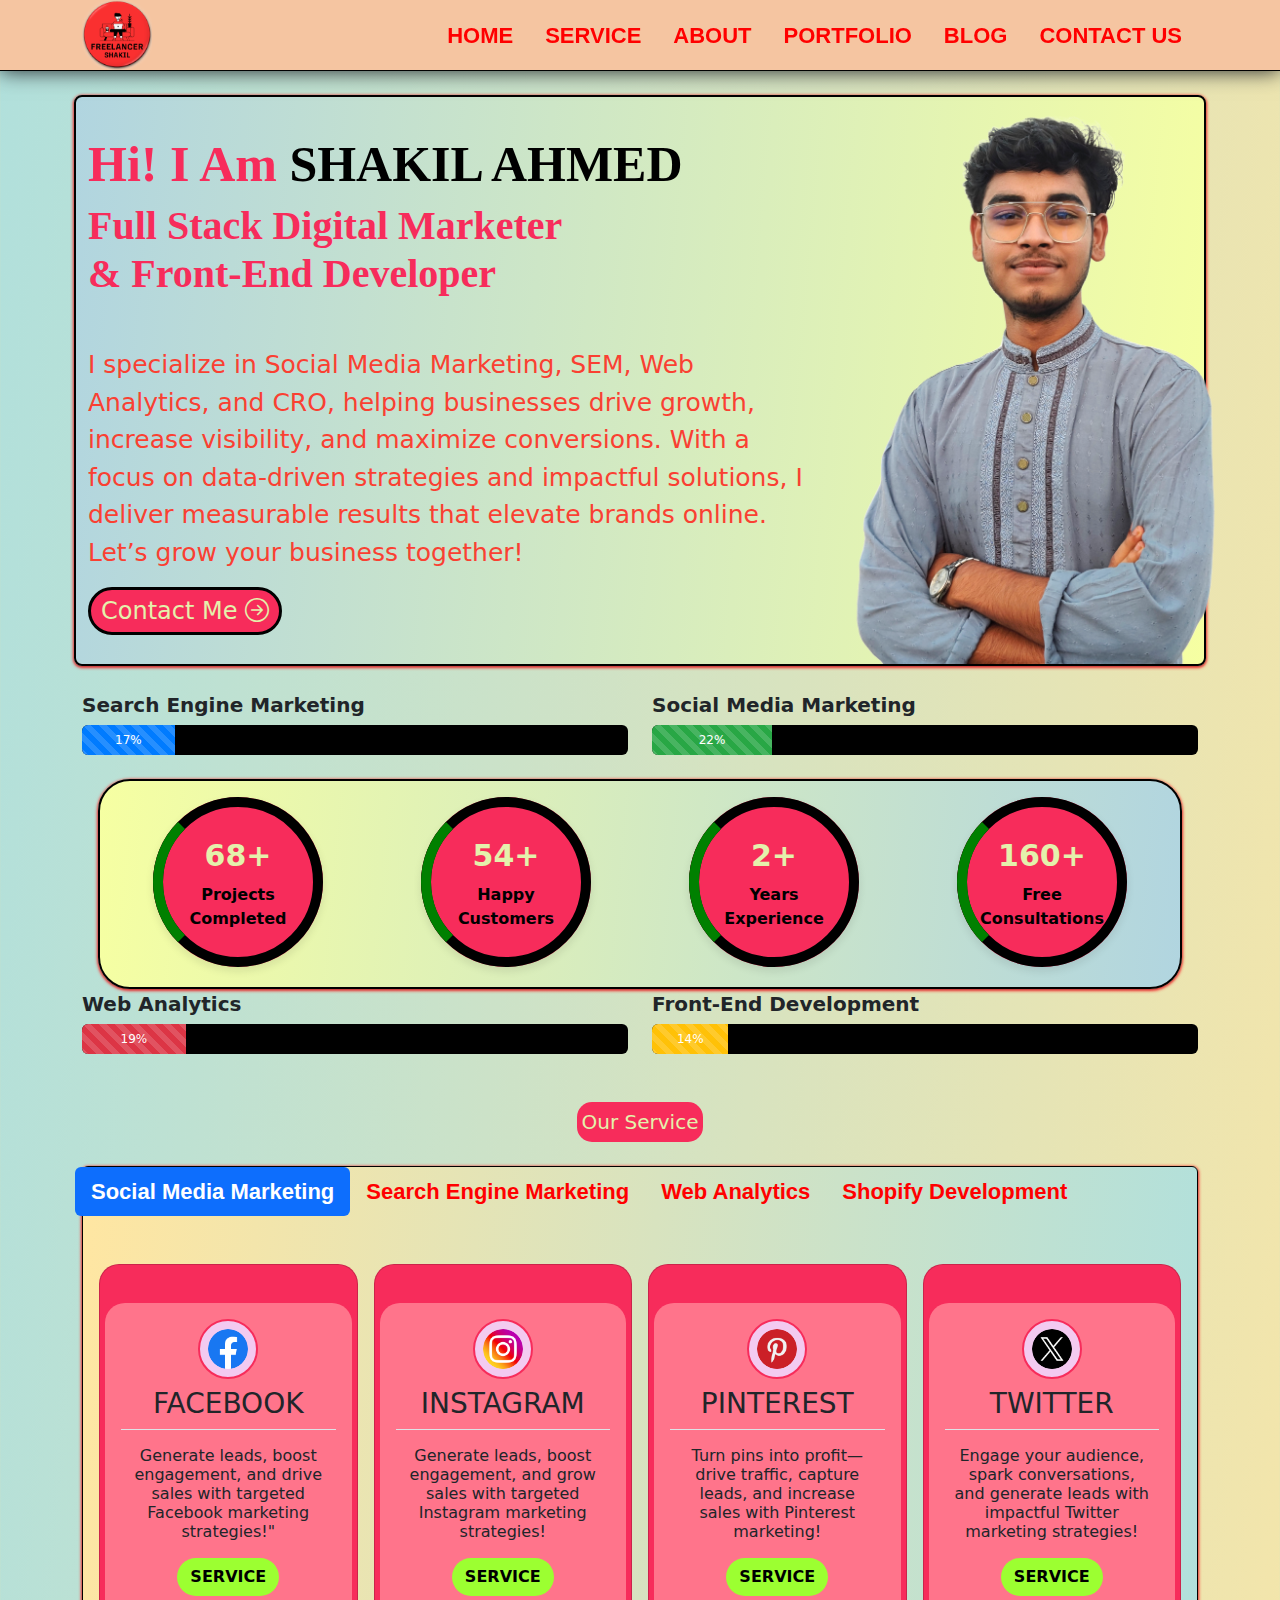
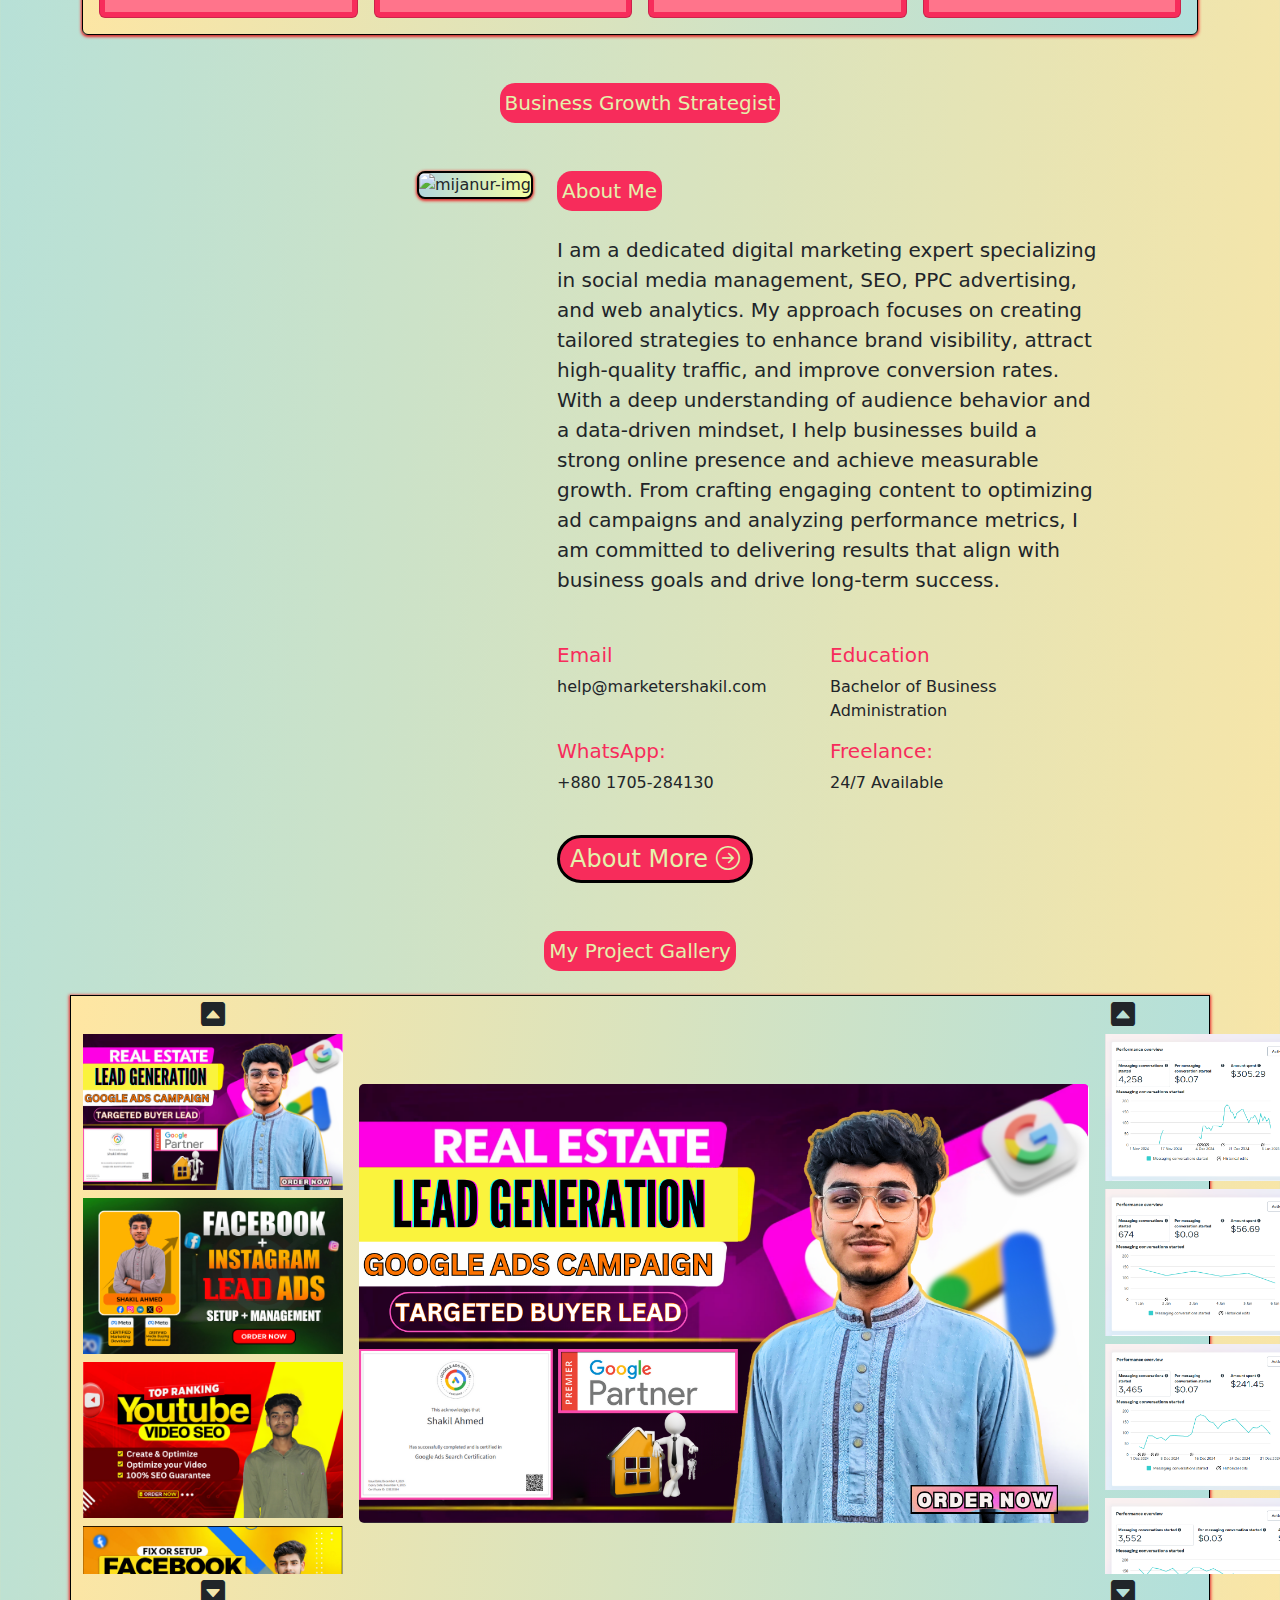
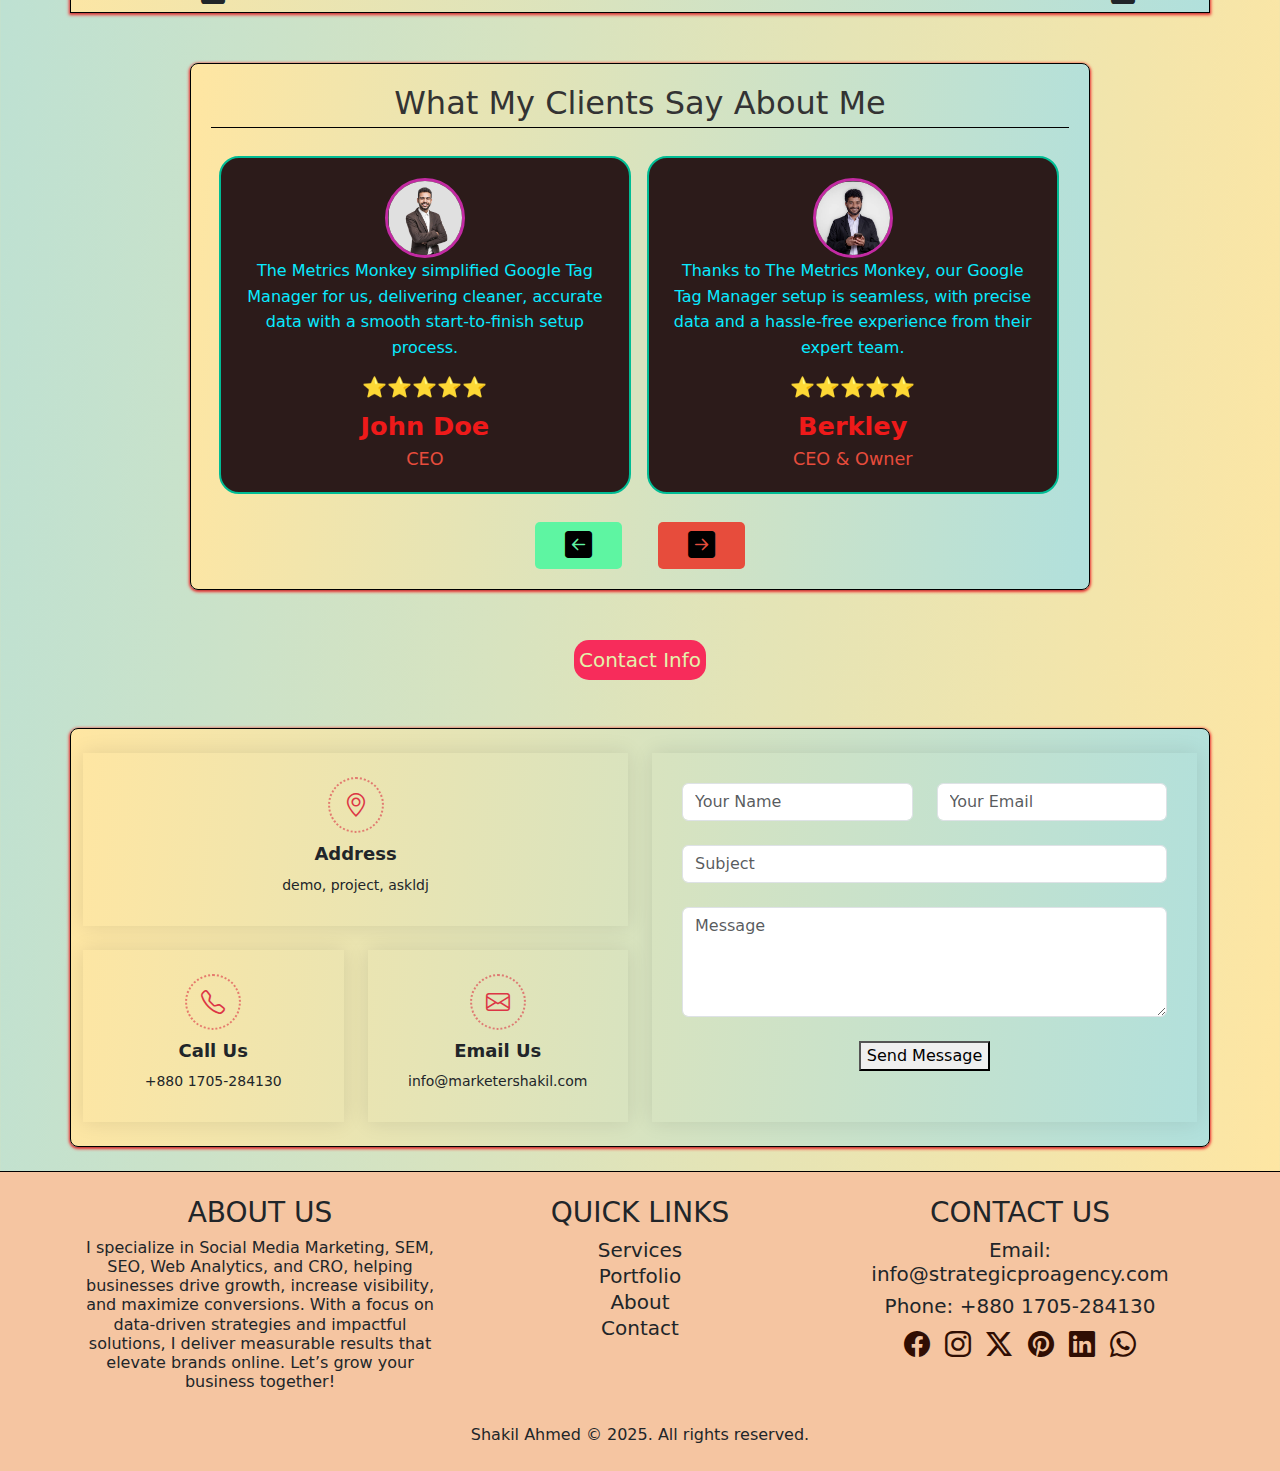
==== commit 0803c095: "shakil" ====
--- a/index.html
+++ b/index.html
@@ -372,6 +372,7 @@
                   <img src="img-1/Stand up (5).png" alt="Image 5" data-full="img-1/Stand up (5).png">
                   <img src="img-1/Stand up (6).png" alt="Image 5" data-full="img-1/Stand up (6).png">
                   <img src="img-1/Stand up (7).png" alt="Image 5" data-full="img-1/Stand up (7).png">
+                  <img src="img-1/Screenshot_2.png" alt="Image 5" data-full="img-1/Screenshot_2.png">
               </div>
               <button class="arrow-btn bi bi-caret-down-square-fill text-dark" id="arrow-down"></button>
           </div>
